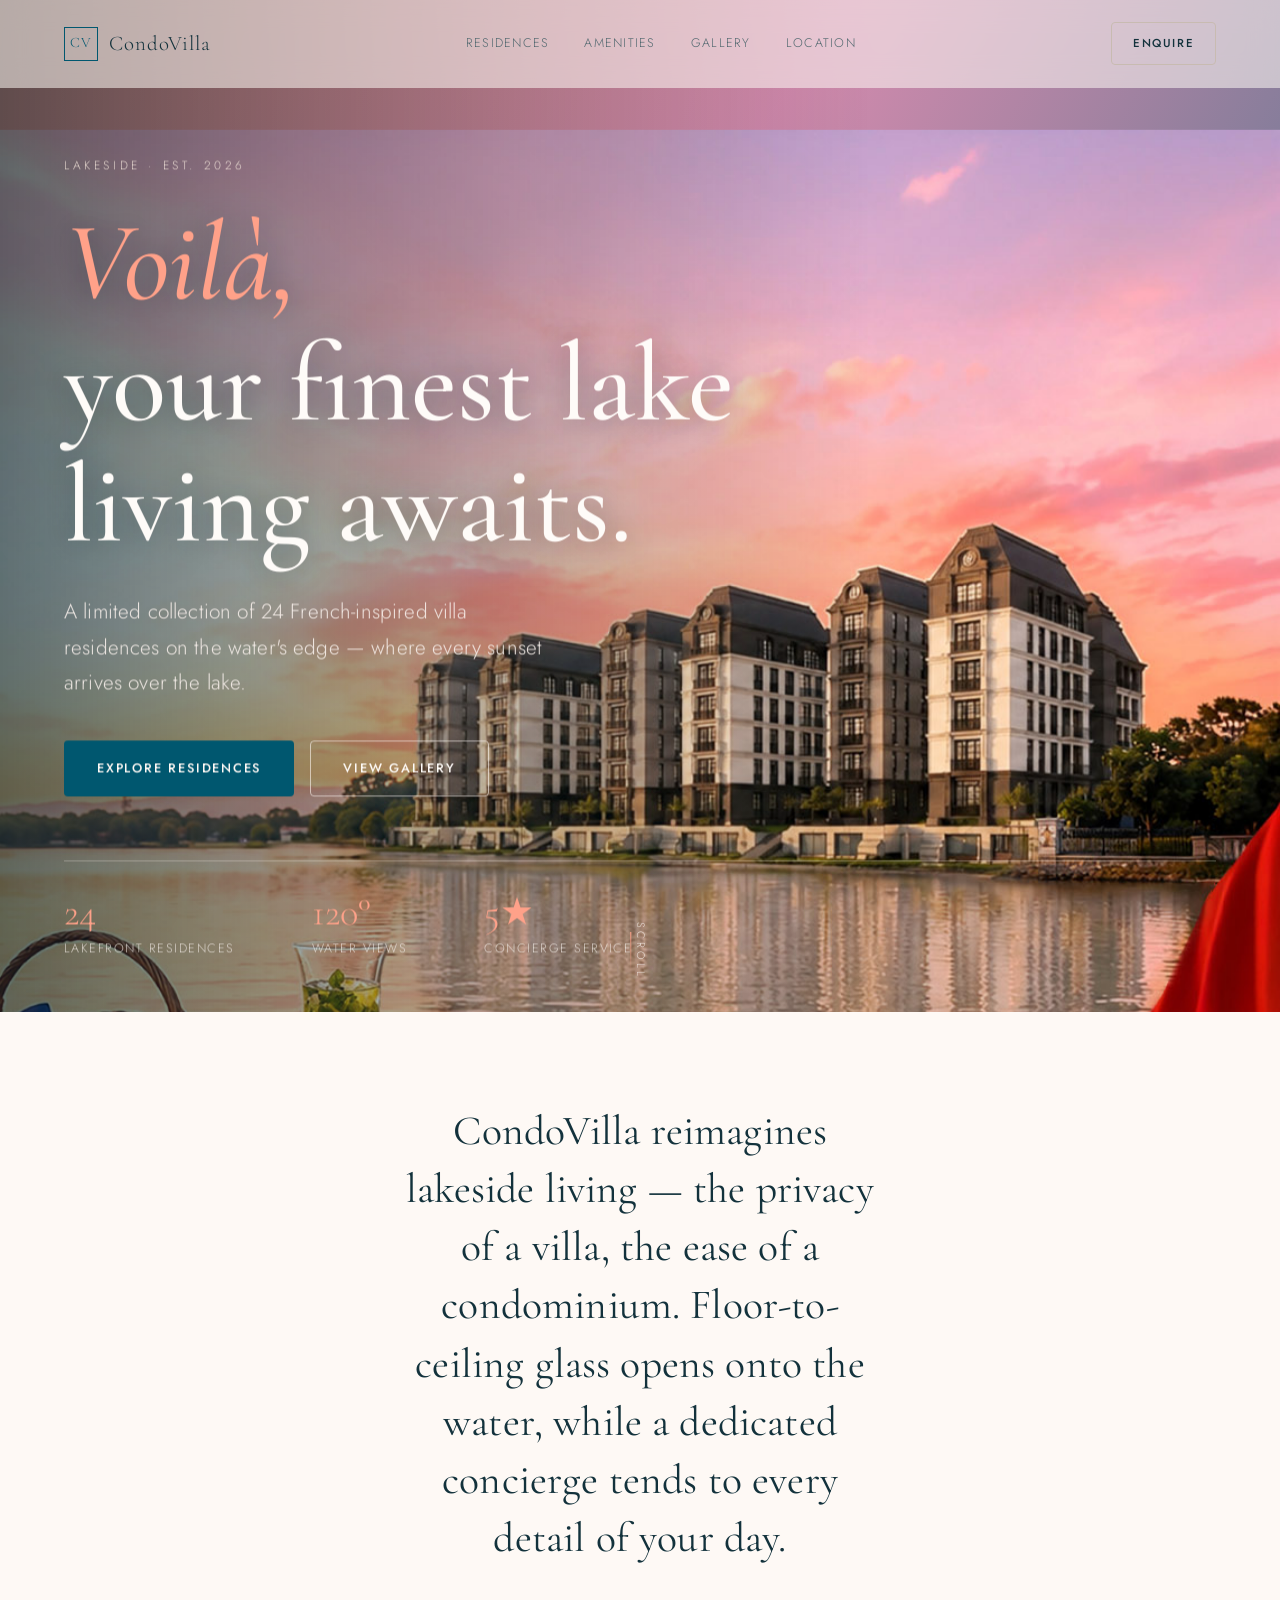
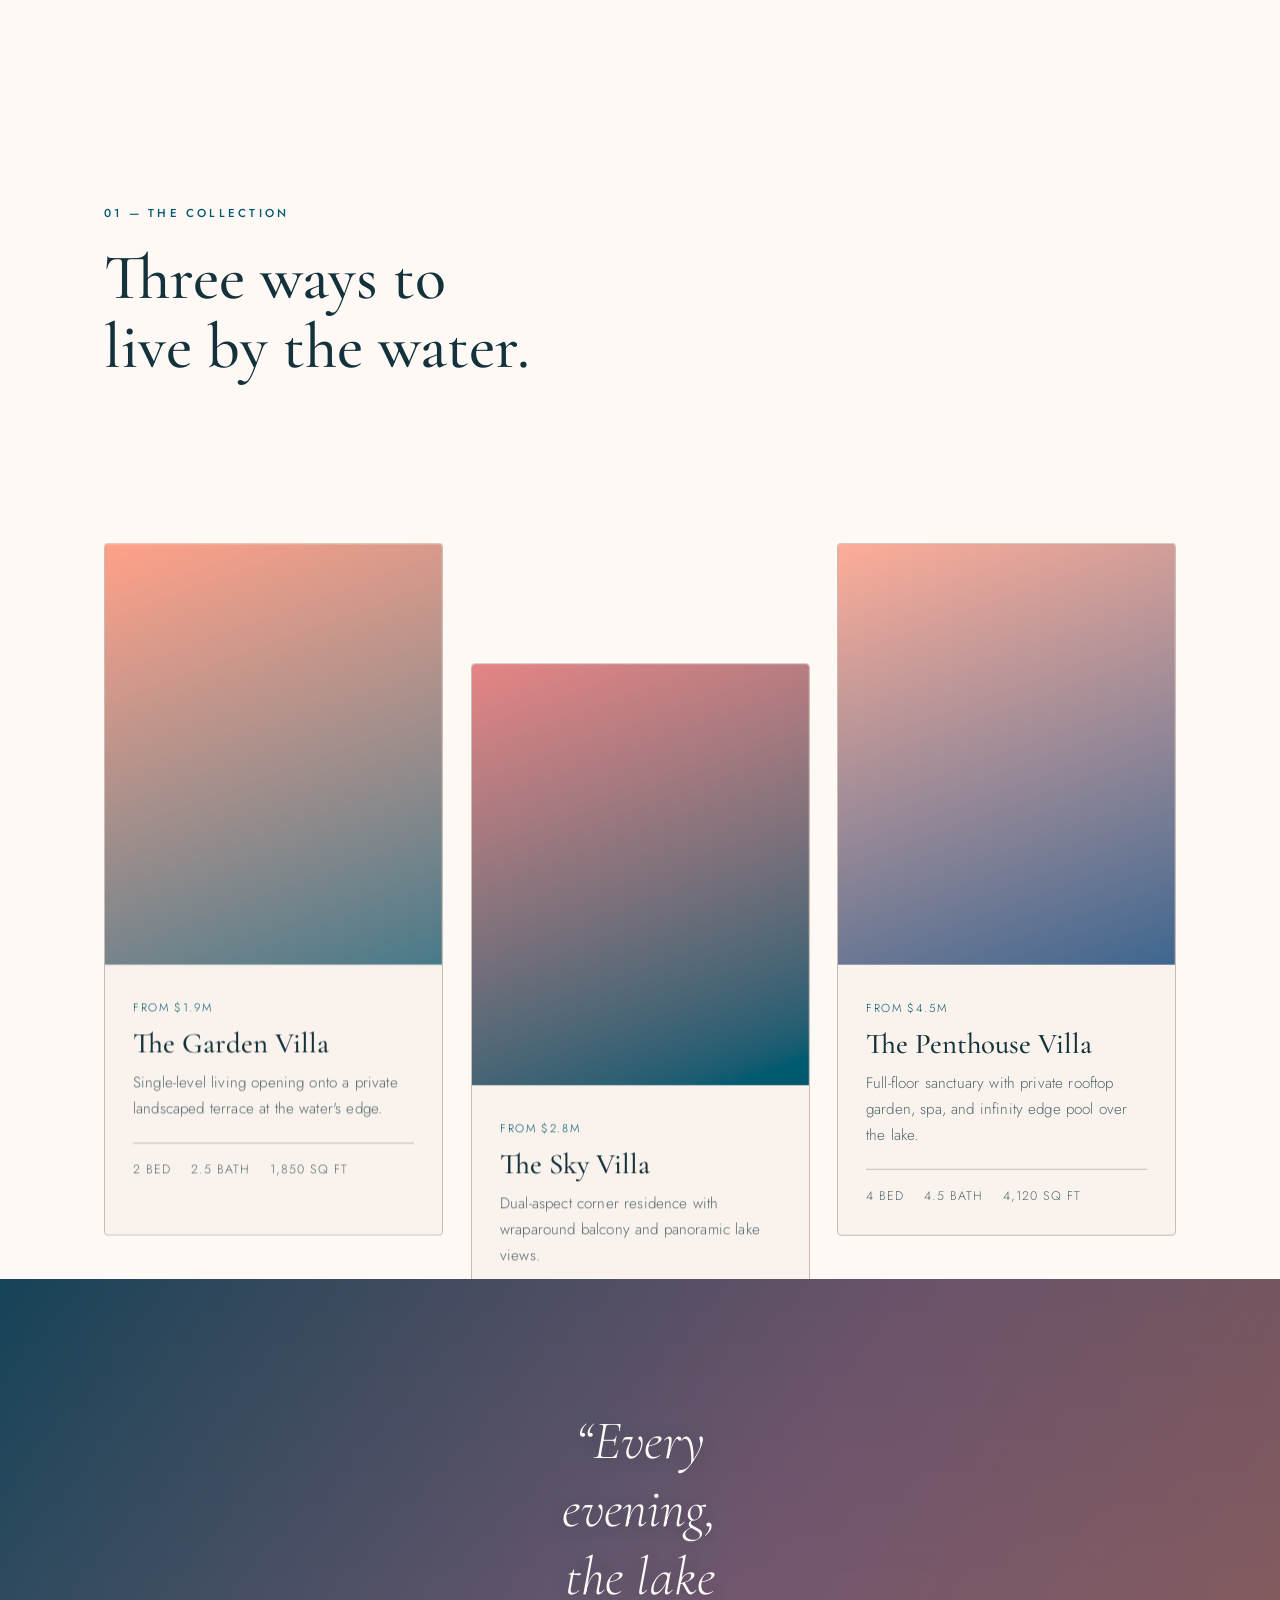
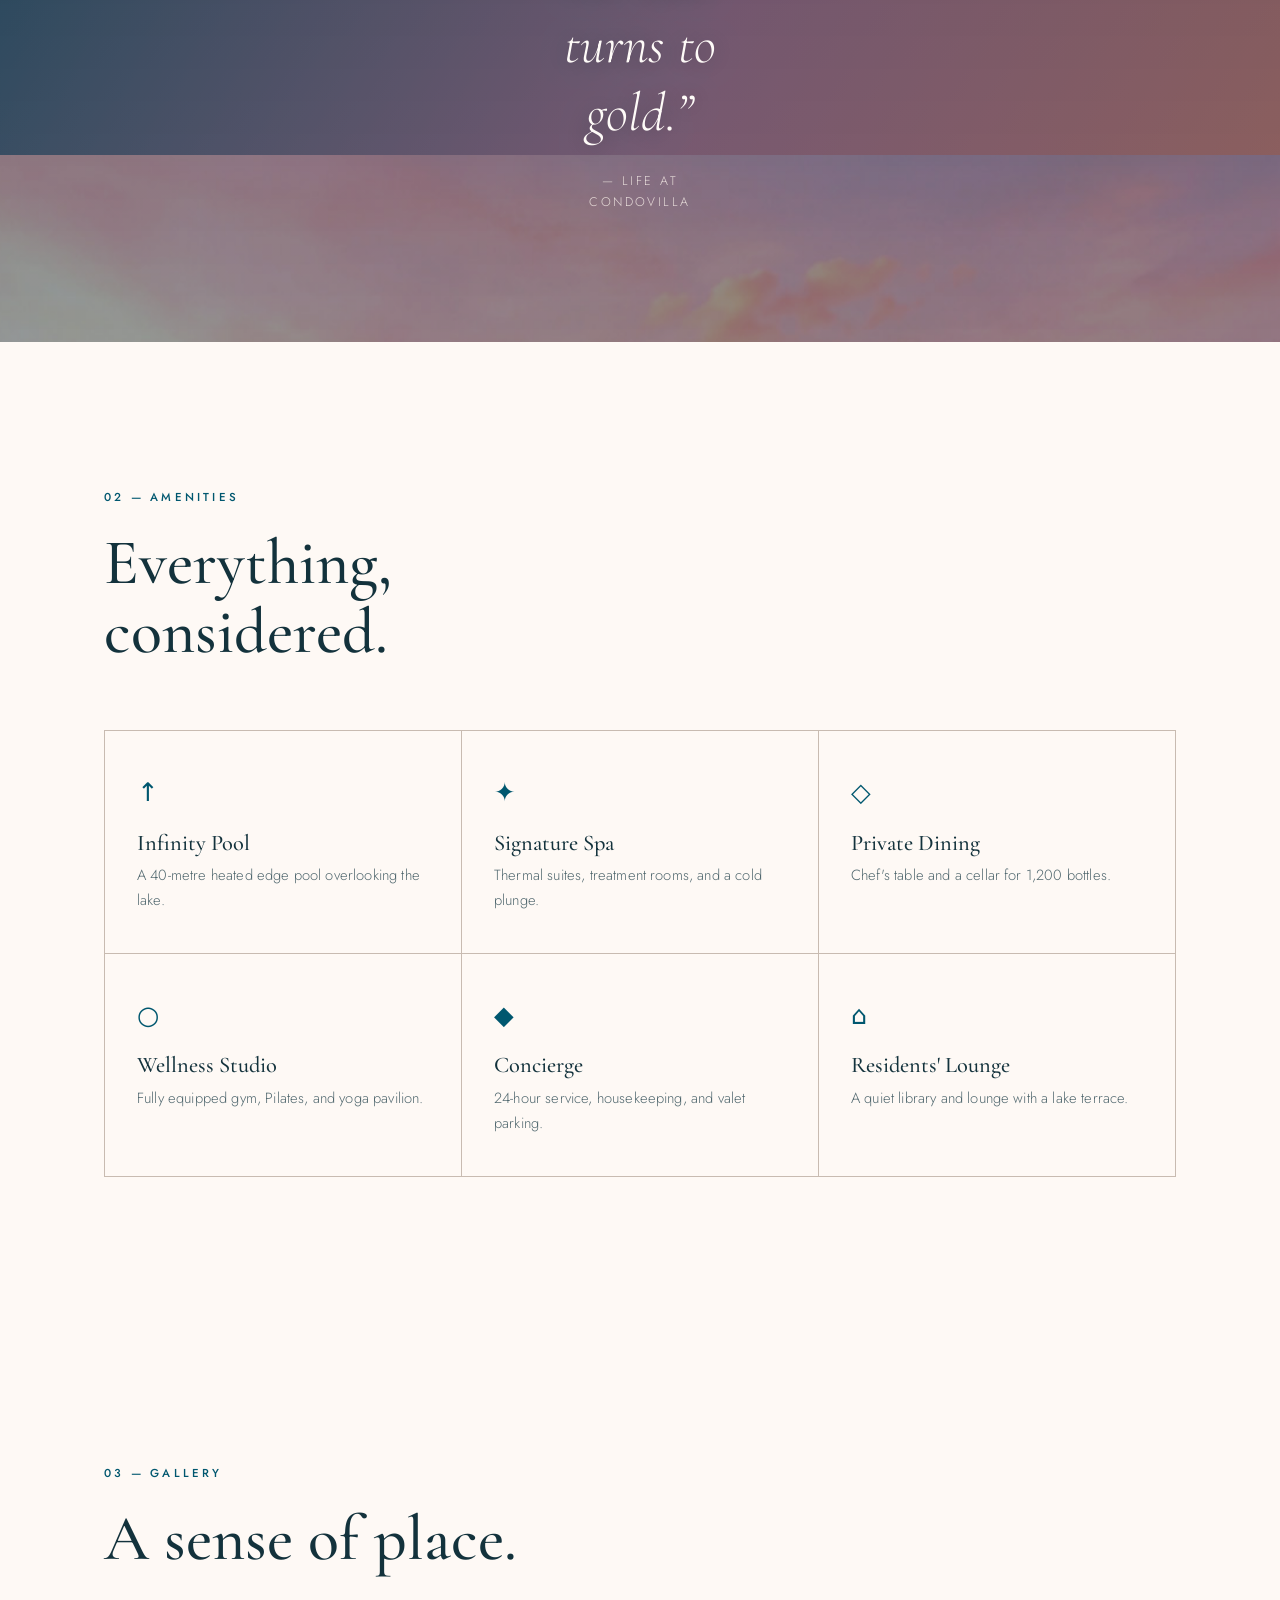
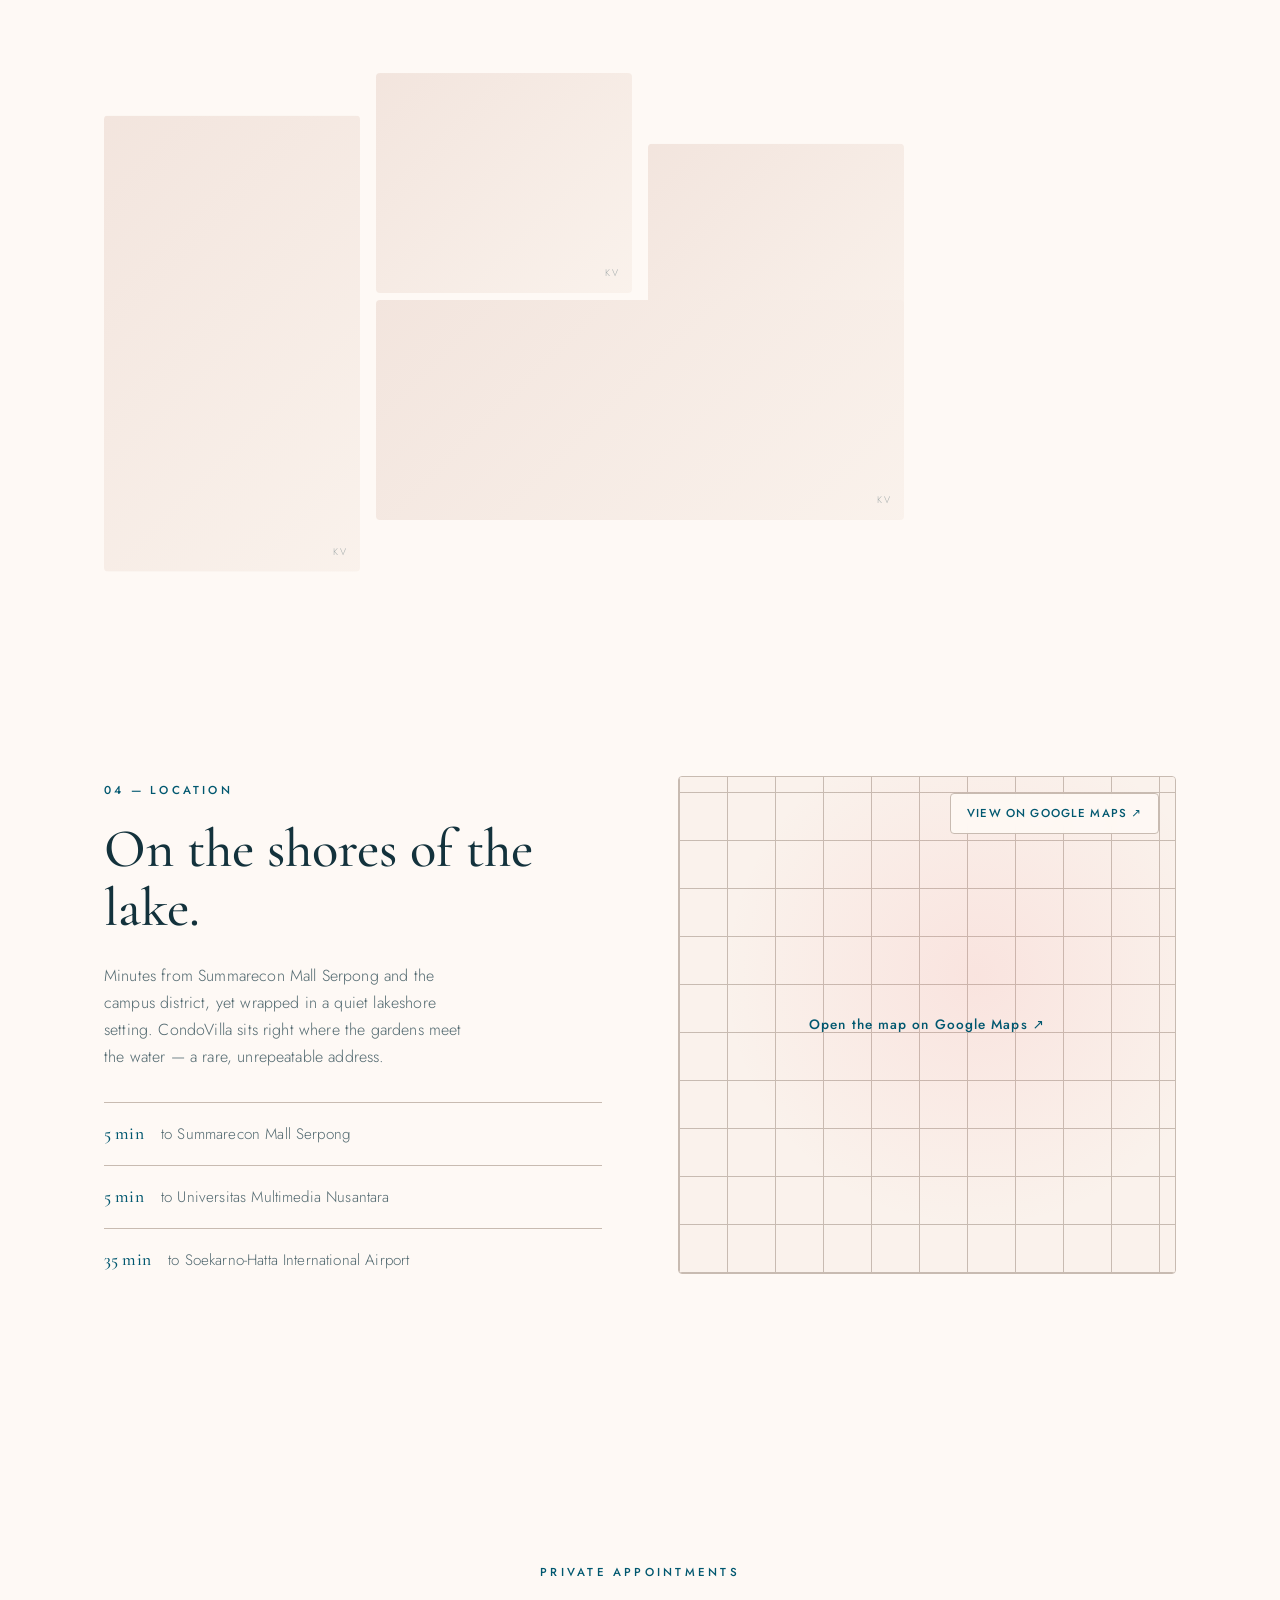
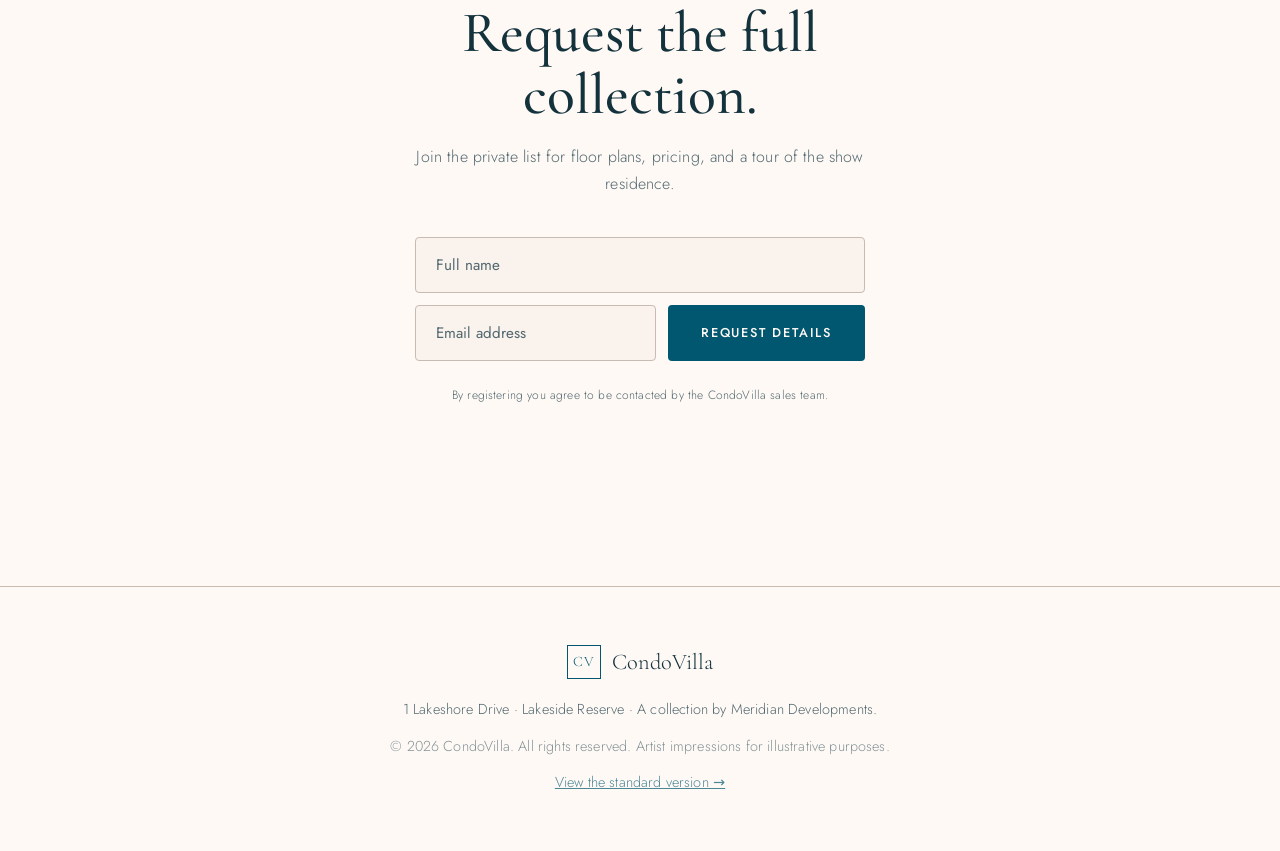
==== v2/index.html @ 311b0d41 "feat: add v2 parallax edition of the site - New v2/ version with layered scroll parallax (hero, full" ====
<!DOCTYPE html>
<html lang="en">
<head>
  <meta charset="UTF-8" />
  <meta name="viewport" content="width=device-width, initial-scale=1.0" />
  <title>CondoVilla — Voilà, Your Finest Lake Living Awaits (Parallax)</title>
  <meta name="description" content="CondoVilla — Voilà, your finest lake living awaits. A collection of French-inspired luxury lakefront villa residences with panoramic water views, private terraces, and five-star amenities." />
  <link rel="preconnect" href="https://fonts.googleapis.com" />
  <link rel="preconnect" href="https://fonts.gstatic.com" crossorigin />
  <link href="https://fonts.googleapis.com/css2?family=Cormorant+Garamond:ital,wght@0,400;0,500;0,600;1,400&family=Jost:wght@300;400;500;600&display=swap" rel="stylesheet" />
  <link rel="stylesheet" href="styles.css" />
  <script>document.documentElement.classList.add("js");</script>
</head>
<body>
  <!-- ============ NAV ============ -->
  <header class="nav" id="top">
    <a class="nav__brand" href="#top" aria-label="CondoVilla home">
      <span class="nav__mark">CV</span>
      <span class="nav__name">CondoVilla</span>
    </a>
    <nav class="nav__links" aria-label="Primary">
      <a href="#residences">Residences</a>
      <a href="#amenities">Amenities</a>
      <a href="#gallery">Gallery</a>
      <a href="#location">Location</a>
    </nav>
    <a href="#enquire" class="btn btn--ghost nav__cta">Enquire</a>
    <button class="nav__toggle" aria-label="Toggle menu" aria-expanded="false">
      <span></span><span></span>
    </button>
  </header>

  <!-- ============ HERO (parallax) ============ -->
  <section class="hero" id="hero">
    <div class="hero__bg" data-parallax="0.4" aria-hidden="true"></div>
    <div class="hero__scrim" aria-hidden="true"></div>
    <div class="hero__inner" data-parallax="-0.12">
      <p class="eyebrow reveal">Lakeside · Est. 2026</p>
      <h1 class="hero__title reveal">
        <em>Voilà,</em><br />your finest lake<br />living awaits.
      </h1>
      <p class="hero__lede reveal">
        A limited collection of 24 French-inspired villa residences on the
        water's edge — where every sunset arrives over the lake.
      </p>
      <div class="hero__actions reveal">
        <a href="#residences" class="btn btn--gold">Explore residences</a>
        <a href="#gallery" class="btn btn--line">View gallery</a>
      </div>
      <dl class="hero__stats reveal">
        <div><dt>24</dt><dd>Lakefront residences</dd></div>
        <div><dt>120°</dt><dd>Water views</dd></div>
        <div><dt>5★</dt><dd>Concierge service</dd></div>
      </dl>
    </div>
    <span class="hero__scroll" aria-hidden="true">Scroll</span>
  </section>

  <!-- ============ INTRO ============ -->
  <section class="section intro">
    <p class="intro__text reveal">
      CondoVilla reimagines lakeside living — the privacy of a villa, the
      ease of a condominium. Floor-to-ceiling glass opens onto the water,
      while a dedicated concierge tends to every detail of your day.
    </p>
  </section>

  <!-- ============ RESIDENCES ============ -->
  <section class="section" id="residences">
    <div class="section__head reveal">
      <span class="kicker">01 — The Collection</span>
      <h2>Three ways to live by the water.</h2>
    </div>
    <div class="cards">
      <article class="card reveal" data-parallax="0.06">
        <div class="card__media card__media--one"></div>
        <div class="card__body">
          <span class="card__tag">From $1.9M</span>
          <h3>The Garden Villa</h3>
          <p>Single-level living opening onto a private landscaped terrace at the water's edge.</p>
          <ul class="specs">
            <li>2 Bed</li><li>2.5 Bath</li><li>1,850 sq ft</li>
          </ul>
        </div>
      </article>
      <article class="card reveal" data-parallax="0.14">
        <div class="card__media card__media--two"></div>
        <div class="card__body">
          <span class="card__tag">From $2.8M</span>
          <h3>The Sky Villa</h3>
          <p>Dual-aspect corner residence with wraparound balcony and panoramic lake views.</p>
          <ul class="specs">
            <li>3 Bed</li><li>3.5 Bath</li><li>2,640 sq ft</li>
          </ul>
        </div>
      </article>
      <article class="card reveal" data-parallax="0.06">
        <div class="card__media card__media--three"></div>
        <div class="card__body">
          <span class="card__tag">From $4.5M</span>
          <h3>The Penthouse Villa</h3>
          <p>Full-floor sanctuary with private rooftop garden, spa, and infinity edge pool over the lake.</p>
          <ul class="specs">
            <li>4 Bed</li><li>4.5 Bath</li><li>4,120 sq ft</li>
          </ul>
        </div>
      </article>
    </div>
  </section>

  <!-- ============ PARALLAX BANNER ============ -->
  <section class="banner" aria-label="Lakeside at sunset">
    <div class="banner__bg" data-parallax="0.35" aria-hidden="true"></div>
    <div class="banner__scrim" aria-hidden="true"></div>
    <blockquote class="banner__quote reveal">
      <p>“Every evening, the lake turns to gold.”</p>
      <cite>— Life at CondoVilla</cite>
    </blockquote>
  </section>

  <!-- ============ AMENITIES ============ -->
  <section class="section amenities" id="amenities">
    <div class="section__head reveal">
      <span class="kicker">02 — Amenities</span>
      <h2>Everything, considered.</h2>
    </div>
    <div class="amenities__grid">
      <div class="amenity reveal"><span class="amenity__num">↑</span><h4>Infinity Pool</h4><p>A 40-metre heated edge pool overlooking the lake.</p></div>
      <div class="amenity reveal"><span class="amenity__num">✦</span><h4>Signature Spa</h4><p>Thermal suites, treatment rooms, and a cold plunge.</p></div>
      <div class="amenity reveal"><span class="amenity__num">◇</span><h4>Private Dining</h4><p>Chef's table and a cellar for 1,200 bottles.</p></div>
      <div class="amenity reveal"><span class="amenity__num">○</span><h4>Wellness Studio</h4><p>Fully equipped gym, Pilates, and yoga pavilion.</p></div>
      <div class="amenity reveal"><span class="amenity__num">◆</span><h4>Concierge</h4><p>24-hour service, housekeeping, and valet parking.</p></div>
      <div class="amenity reveal"><span class="amenity__num">⌂</span><h4>Residents' Lounge</h4><p>A quiet library and lounge with a lake terrace.</p></div>
    </div>
  </section>

  <!-- ============ GALLERY ============ -->
  <section class="section" id="gallery">
    <div class="section__head reveal">
      <span class="kicker">03 — Gallery</span>
      <h2>A sense of place.</h2>
    </div>
    <div class="gallery">
      <figure class="gallery__item gallery__item--tall reveal" data-parallax="0.1"></figure>
      <figure class="gallery__item reveal" data-parallax="0.04"></figure>
      <figure class="gallery__item reveal" data-parallax="0.12"></figure>
      <figure class="gallery__item gallery__item--wide reveal" data-parallax="0.04"></figure>
    </div>
  </section>

  <!-- ============ LOCATION ============ -->
  <section class="section location" id="location">
    <div class="location__text reveal">
      <span class="kicker">04 — Location</span>
      <h2>On the shores of the lake.</h2>
      <p>
        Minutes from Summarecon Mall Serpong and the campus district, yet
        wrapped in a quiet lakeshore setting. CondoVilla sits right where the
        gardens meet the water — a rare, unrepeatable address.
      </p>
      <ul class="location__list">
        <li><strong>5 min</strong> to Summarecon Mall Serpong</li>
        <li><strong>5 min</strong> to Universitas Multimedia Nusantara</li>
        <li><strong>35 min</strong> to Soekarno-Hatta International Airport</li>
      </ul>
    </div>
    <div class="location__map reveal">
      <a class="location__fallback"
         href="https://www.google.com/maps/@-6.2652871,106.6401961,19.29z"
         target="_blank" rel="noopener noreferrer">
        <span>Open the map on Google Maps ↗</span>
      </a>
      <iframe
        class="location__frame"
        title="Map showing the location of CondoVilla"
        src="https://www.openstreetmap.org/export/embed.html?bbox=106.6362%2C-6.2693%2C106.6442%2C-6.2613&layer=mapnik&marker=-6.2652871%2C106.6401961"
        referrerpolicy="no-referrer-when-downgrade"
        allow="fullscreen"></iframe>
      <a
        class="location__maplink"
        href="https://www.google.com/maps/@-6.2652871,106.6401961,19.29z"
        target="_blank"
        rel="noopener noreferrer">View on Google Maps ↗</a>
    </div>
  </section>

  <!-- ============ ENQUIRE ============ -->
  <section class="section enquire" id="enquire">
    <div class="enquire__inner reveal">
      <span class="kicker">Private Appointments</span>
      <h2>Request the full collection.</h2>
      <p>Join the private list for floor plans, pricing, and a tour of the show residence.</p>
      <form class="enquire__form" onsubmit="return false;">
        <input type="text" placeholder="Full name" aria-label="Full name" required />
        <input type="email" placeholder="Email address" aria-label="Email address" required />
        <button type="submit" class="btn btn--gold">Request details</button>
      </form>
      <p class="enquire__fine">By registering you agree to be contacted by the CondoVilla sales team.</p>
    </div>
  </section>

  <!-- ============ FOOTER ============ -->
  <footer class="footer">
    <div class="footer__brand">
      <span class="nav__mark">CV</span>
      <span>CondoVilla</span>
    </div>
    <p>1 Lakeshore Drive · Lakeside Reserve · A collection by Meridian Developments.</p>
    <p class="footer__fine">© 2026 CondoVilla. All rights reserved. Artist impressions for illustrative purposes.</p>
    <p class="footer__fine"><a href="../index.html" style="color:var(--primary);text-decoration:underline;">View the standard version →</a></p>
  </footer>

  <script src="script.js"></script>
</body>
</html>
---- v2/styles.css ----
/* ============================================================
   CondoVilla — "Lake Sunset" luxury aesthetic · PARALLAX edition
   (per Claude Code Frontend Design Toolkit direction)
   A second version of the site with layered scroll parallax.
   Palette derives in OKLCH from a lake-teal primary + sunset accents.
   ============================================================ */
:root {
  --brand-hue: 220;
  --accent-hue: 20;

  --bg:        oklch(0.985 0.008 60);
  --bg-pure:   oklch(1 0 0);
  --surface:   oklch(0.965 0.012 60);
  --surface-2: oklch(0.93 0.018 50);
  --line:      oklch(0.80 0.02 60);
  --fg:        oklch(0.30 0.04 var(--brand-hue));
  --fg-muted:  oklch(0.50 0.03 var(--brand-hue));
  --primary:   oklch(0.42 0.09 var(--brand-hue));
  --primary-deep: oklch(0.34 0.08 var(--brand-hue));
  --accent:    oklch(0.72 0.15 var(--accent-hue));
  --sunset:    oklch(0.80 0.12 35);

  --font-serif: "Cormorant Garamond", Georgia, serif;
  --font-sans:  "Jost", system-ui, sans-serif;

  --maxw: 1200px;
  --gutter: clamp(1.25rem, 5vw, 5rem);
  --radius: 4px;
  --ease: cubic-bezier(0.22, 1, 0.36, 1);
}

* { box-sizing: border-box; margin: 0; padding: 0; }

html { scroll-behavior: smooth; }

body {
  background: var(--bg);
  color: var(--fg);
  font-family: var(--font-sans);
  font-weight: 300;
  line-height: 1.7;
  letter-spacing: 0.01em;
  -webkit-font-smoothing: antialiased;
  overflow-x: hidden;
}

h1, h2, h3, h4 { font-family: var(--font-serif); font-weight: 500; line-height: 1.08; letter-spacing: 0; }
em { font-style: italic; color: var(--primary); }
a { color: inherit; text-decoration: none; }
img { display: block; max-width: 100%; }

/* ---------- shared ---------- */
.section {
  position: relative; z-index: 1;
  max-width: var(--maxw);
  margin-inline: auto;
  padding: clamp(5rem, 11vw, 9rem) var(--gutter);
  background: var(--bg);
}
.section__head { margin-bottom: clamp(2.5rem, 5vw, 4rem); }
.section__head h2 { font-size: clamp(2.2rem, 5.5vw, 4rem); max-width: 14ch; }

.kicker {
  display: inline-block;
  font-family: var(--font-sans);
  font-size: 0.72rem; font-weight: 500;
  letter-spacing: 0.28em; text-transform: uppercase;
  color: var(--primary); margin-bottom: 1.25rem;
}
.eyebrow {
  font-size: 0.75rem; letter-spacing: 0.3em; text-transform: uppercase;
  color: var(--fg-muted); margin-bottom: 1.75rem;
}

/* ---------- buttons ---------- */
.btn {
  display: inline-flex; align-items: center; justify-content: center;
  font-family: var(--font-sans); font-size: 0.8rem; font-weight: 500;
  letter-spacing: 0.14em; text-transform: uppercase;
  padding: 1rem 2rem; border-radius: var(--radius);
  border: 1px solid transparent; cursor: pointer;
  transition: all 0.4s var(--ease);
}
.btn--gold { background: var(--primary); color: oklch(0.985 0.008 60); }
.btn--gold:hover { background: var(--primary-deep); transform: translateY(-2px); }
.btn--line { border-color: var(--line); color: var(--fg); }
.btn--line:hover { border-color: var(--primary); color: var(--primary); }
.btn--ghost { padding: 0.65rem 1.3rem; border-color: var(--line); font-size: 0.72rem; }
.btn--ghost:hover { border-color: var(--primary); color: var(--primary); }

/* ---------- nav ---------- */
.nav {
  position: fixed; inset: 0 0 auto 0; z-index: 50;
  display: flex; align-items: center; justify-content: space-between;
  padding: 1.4rem var(--gutter);
  background: oklch(0.985 0.008 60 / 0.55);
  backdrop-filter: blur(14px);
  border-bottom: 1px solid transparent;
  transition: all 0.4s var(--ease);
}
.nav.is-scrolled { border-bottom-color: var(--line); background: oklch(0.985 0.008 60 / 0.9); }
.nav__brand { display: flex; align-items: center; gap: 0.7rem; }
.nav__mark {
  display: grid; place-items: center; width: 34px; height: 34px;
  border: 1px solid var(--primary); color: var(--primary);
  font-family: var(--font-serif); font-size: 0.9rem; letter-spacing: 0.05em;
}
.nav__name { font-family: var(--font-serif); font-size: 1.3rem; letter-spacing: 0.04em; }
.nav__links { display: flex; gap: 2.2rem; }
.nav__links a { font-size: 0.78rem; letter-spacing: 0.1em; text-transform: uppercase; color: var(--fg-muted); transition: color 0.3s; }
.nav__links a:hover { color: var(--primary); }
.nav__toggle { display: none; background: none; border: 0; flex-direction: column; gap: 6px; cursor: pointer; }
.nav__toggle span { width: 24px; height: 1px; background: var(--fg); display: block; }

/* ============================================================
   HERO — parallax
   The background image sits on its own layer (.hero__bg) which is
   taller than the hero and translated up as you scroll (via JS).
   ============================================================ */
.hero {
  position: relative; min-height: 100vh; overflow: hidden;
  display: flex; flex-direction: column; justify-content: center;
  padding: 9rem var(--gutter) 4rem;
  width: 100%;
  color: oklch(0.99 0.005 60);
  background: linear-gradient(120deg, oklch(0.78 0.13 30), oklch(0.72 0.1 350) 45%, oklch(0.5 0.08 230));
}
.hero__bg {
  position: absolute; top: 0; left: 0; right: 0;
  height: 130%;              /* extra height gives room to travel */
  z-index: 0;
  background: url("../kv/hero.jpg") right center / cover no-repeat;
  background-size: 168% auto;
  will-change: transform;
}
.hero__scrim {
  position: absolute; inset: 0; z-index: 1; pointer-events: none;
  background: linear-gradient(90deg,
    oklch(0.22 0.04 var(--brand-hue) / 0.62) 0%,
    oklch(0.22 0.04 var(--brand-hue) / 0.22) 42%,
    transparent 68%);
}
.hero__inner { position: relative; z-index: 2; max-width: var(--maxw); margin-inline: auto; width: 100%; will-change: transform; }
.hero__scroll { z-index: 2; }
.hero .eyebrow { color: oklch(0.95 0.02 60 / 0.85); }
.hero__title { font-size: clamp(3rem, 9vw, 7rem); margin-bottom: 1.75rem; max-width: 16ch; text-shadow: 0 2px 30px oklch(0.2 0.05 var(--brand-hue) / 0.4); }
.hero__title em { color: var(--sunset); }
.hero__lede { font-size: clamp(1.05rem, 2vw, 1.3rem); color: oklch(0.96 0.01 60 / 0.9); max-width: 42ch; margin-bottom: 2.5rem; }
.hero__actions { display: flex; flex-wrap: wrap; gap: 1rem; margin-bottom: 4rem; }
.hero__actions .btn--line { border-color: oklch(0.98 0.01 60 / 0.6); color: oklch(0.99 0.005 60); }
.hero__actions .btn--line:hover { border-color: #fff; background: oklch(1 0 0 / 0.12); color: #fff; }
.hero__stats { display: flex; gap: clamp(2rem, 6vw, 5rem); border-top: 1px solid oklch(0.98 0.01 60 / 0.3); padding-top: 2rem; }
.hero__stats dt { font-family: var(--font-serif); font-size: 2.4rem; color: var(--sunset); line-height: 1; }
.hero__stats dd { font-size: 0.78rem; letter-spacing: 0.12em; text-transform: uppercase; color: oklch(0.95 0.01 60 / 0.8); margin-top: 0.4rem; }
.hero__scroll {
  position: absolute; bottom: 2rem; left: 50%; transform: translateX(-50%);
  font-size: 0.68rem; letter-spacing: 0.3em; text-transform: uppercase; color: oklch(0.95 0.01 60 / 0.8);
  writing-mode: vertical-rl;
}
.hero__scroll::after { content: ""; display: block; width: 1px; height: 40px; margin: 0.6rem auto 0; background: linear-gradient(var(--sunset), transparent); }

/* ---------- intro ---------- */
.intro { padding-block: clamp(3rem, 7vw, 6rem); }
.intro__text {
  font-family: var(--font-serif); font-size: clamp(1.6rem, 3.6vw, 2.6rem);
  line-height: 1.4; max-width: 24ch; margin-inline: auto; text-align: center; font-weight: 400;
}

/* ---------- residence cards ---------- */
.cards { display: grid; grid-template-columns: repeat(3, 1fr); gap: 1.75rem; }
.card { border: 1px solid var(--line); border-radius: var(--radius); overflow: hidden; background: var(--surface); transition: transform 0.5s var(--ease), border-color 0.5s; will-change: transform; }
.card:hover { border-color: var(--primary); }
.card__media {
  aspect-ratio: 4 / 5; background: var(--surface-2);
  background-size: cover; background-position: center;
}
.card__media--one   { background-image: linear-gradient(160deg, var(--sunset), oklch(0.55 0.06 220)); }
.card__media--two   { background-image: linear-gradient(160deg, oklch(0.72 0.12 20), oklch(0.42 0.09 220)); }
.card__media--three { background-image: linear-gradient(160deg, oklch(0.82 0.1 35),  oklch(0.5 0.08 250)); }
.card__body { padding: 1.75rem; }
.card__tag { font-size: 0.72rem; letter-spacing: 0.14em; text-transform: uppercase; color: var(--primary); }
.card__body h3 { font-size: 1.8rem; margin: 0.5rem 0 0.75rem; }
.card__body p { color: var(--fg-muted); font-size: 0.95rem; margin-bottom: 1.25rem; }
.specs { list-style: none; display: flex; gap: 1.25rem; border-top: 1px solid var(--line); padding-top: 1rem; }
.specs li { font-size: 0.78rem; letter-spacing: 0.08em; color: var(--fg-muted); text-transform: uppercase; }

/* ============================================================
   PARALLAX BANNER — full-bleed image that drifts under a quote
   ============================================================ */
.banner {
  position: relative; z-index: 1;
  min-height: 70vh; overflow: hidden;
  display: grid; place-items: center;
  padding: clamp(4rem, 10vw, 8rem) var(--gutter);
  text-align: center;
  background: linear-gradient(120deg, oklch(0.5 0.08 230), oklch(0.72 0.1 350) 55%, oklch(0.78 0.13 30));
}
.banner__bg {
  position: absolute; top: 0; left: 0; right: 0; height: 150%; z-index: 0;
  /* Anchor right + zoom so the baked-in "Voilà" text (left of the KV)
     stays out of frame, matching the hero treatment. */
  background: url("../kv/hero.jpg") right center / cover no-repeat;
  background-size: 175% auto;
  will-change: transform;
}
.banner__scrim {
  position: absolute; inset: 0; z-index: 1; pointer-events: none;
  background: linear-gradient(oklch(0.2 0.05 var(--brand-hue) / 0.5), oklch(0.2 0.05 var(--brand-hue) / 0.42));
}
.banner__quote { position: relative; z-index: 2; max-width: 20ch; color: oklch(0.99 0.005 60); }
.banner__quote p { font-family: var(--font-serif); font-style: italic; font-size: clamp(1.8rem, 5vw, 3.4rem); line-height: 1.25; text-shadow: 0 2px 24px oklch(0.2 0.05 var(--brand-hue) / 0.5); }
.banner__quote cite { display: block; margin-top: 1.5rem; font-style: normal; font-size: 0.78rem; letter-spacing: 0.2em; text-transform: uppercase; color: oklch(0.95 0.01 60 / 0.85); }

/* ---------- amenities ---------- */
.amenities__grid { display: grid; grid-template-columns: repeat(3, 1fr); gap: 1px; background: var(--line); border: 1px solid var(--line); }
.amenity { background: var(--bg); padding: 2.5rem 2rem; transition: background 0.4s; }
.amenity:hover { background: var(--surface); }
.amenity__num { font-size: 1.6rem; color: var(--primary); display: block; margin-bottom: 1rem; }
.amenity h4 { font-size: 1.4rem; margin-bottom: 0.5rem; }
.amenity p { color: var(--fg-muted); font-size: 0.92rem; }

/* ---------- gallery ---------- */
.gallery { display: grid; grid-template-columns: repeat(4, 1fr); grid-auto-rows: 220px; gap: 1rem; }
.gallery__item {
  border-radius: var(--radius); background: var(--surface-2);
  background-size: cover; background-position: center;
  background-image: linear-gradient(135deg, var(--surface-2), var(--surface));
  position: relative; overflow: hidden; will-change: transform;
}
.gallery__item::after {
  content: "KV"; position: absolute; inset: auto 0 0 auto; margin: 0.75rem;
  font-size: 0.6rem; letter-spacing: 0.2em; color: var(--fg-muted); opacity: 0.5;
}
.gallery__item--tall { grid-row: span 2; }
.gallery__item--wide { grid-column: span 2; }

/* ---------- location ---------- */
.location { display: grid; grid-template-columns: 1fr 1fr; gap: clamp(2rem, 6vw, 5rem); align-items: center; }
.location__text h2 { font-size: clamp(2rem, 5vw, 3.4rem); margin-bottom: 1.5rem; }
.location__text p { color: var(--fg-muted); max-width: 42ch; margin-bottom: 2rem; }
.location__list { list-style: none; display: grid; gap: 1rem; }
.location__list li { border-top: 1px solid var(--line); padding-top: 1rem; color: var(--fg-muted); font-size: 0.95rem; }
.location__list strong { color: var(--primary); font-weight: 500; margin-right: 0.75rem; font-family: var(--font-serif); font-size: 1.1rem; }
.location__map {
  position: relative; aspect-ratio: 1; border: 1px solid var(--line); border-radius: var(--radius);
  overflow: hidden; background: var(--surface);
}
.location__frame { position: relative; z-index: 1; width: 100%; height: 100%; border: 0; display: block; filter: saturate(0.92); }
.location__fallback {
  position: absolute; inset: 0; z-index: 0; display: grid; place-items: center;
  text-align: center; padding: 1.5rem;
  color: var(--primary); font-size: 0.85rem; font-weight: 500; letter-spacing: 0.08em;
  background:
    radial-gradient(circle at 60% 40%, oklch(0.72 0.15 20 / 0.12), transparent 60%),
    repeating-linear-gradient(0deg, var(--line) 0 1px, transparent 1px 48px),
    repeating-linear-gradient(90deg, var(--line) 0 1px, transparent 1px 48px),
    var(--surface);
}
.location__fallback:hover span { text-decoration: underline; }
.location__maplink {
  position: absolute; right: 1rem; top: 1rem; z-index: 2;
  display: inline-flex; align-items: center; gap: 0.35rem;
  background: oklch(0.985 0.008 60 / 0.92); backdrop-filter: blur(6px);
  color: var(--primary); font-size: 0.72rem; font-weight: 500;
  letter-spacing: 0.1em; text-transform: uppercase;
  padding: 0.6rem 1rem; border: 1px solid var(--line); border-radius: var(--radius);
  transition: all 0.3s var(--ease);
}
.location__maplink:hover { background: var(--primary); color: oklch(0.985 0.008 60); border-color: var(--primary); }

/* ---------- enquire ---------- */
.enquire { text-align: center; }
.enquire__inner { max-width: 50ch; margin-inline: auto; }
.enquire h2 { font-size: clamp(2.2rem, 5vw, 3.6rem); margin-bottom: 1rem; }
.enquire > .enquire__inner > p { color: var(--fg-muted); margin-bottom: 2.5rem; }
.enquire__form { display: flex; flex-wrap: wrap; gap: 0.75rem; justify-content: center; }
.enquire__form input {
  flex: 1 1 220px; background: var(--surface); border: 1px solid var(--line);
  border-radius: var(--radius); color: var(--fg); padding: 1rem 1.25rem;
  font-family: var(--font-sans); font-size: 0.95rem; transition: border-color 0.3s;
}
.enquire__form input::placeholder { color: var(--fg-muted); }
.enquire__form input:focus { outline: none; border-color: var(--primary); }
.enquire__fine { font-size: 0.75rem; color: var(--fg-muted); margin-top: 1.5rem; }

/* ---------- footer ---------- */
.footer { position: relative; z-index: 1; background: var(--bg); border-top: 1px solid var(--line); padding: 3.5rem var(--gutter); text-align: center; color: var(--fg-muted); }
.footer__brand { display: inline-flex; align-items: center; gap: 0.7rem; font-family: var(--font-serif); font-size: 1.4rem; color: var(--fg); margin-bottom: 1rem; }
.footer p { font-size: 0.9rem; }
.footer__fine { font-size: 0.78rem; opacity: 0.7; margin-top: 0.75rem; }

/* ---------- reveal animation ---------- */
.js .reveal { opacity: 0; transform: translateY(24px); transition: opacity 0.9s var(--ease), transform 0.9s var(--ease); }
.js .reveal.is-in { opacity: 1; transform: none; }

/* Reduced motion: disable parallax + reveal transforms */
@media (prefers-reduced-motion: reduce) {
  * { animation: none !important; transition: none !important; }
  .reveal { opacity: 1; transform: none; }
  html { scroll-behavior: auto; }
  [data-parallax] { transform: none !important; }
}

/* ---------- responsive ---------- */
@media (max-width: 860px) {
  .nav__links, .nav__cta { display: none; }
  .nav__toggle { display: flex; }
  .nav__links.is-open { display: flex; position: fixed; inset: 70px 0 auto 0; flex-direction: column; gap: 1.5rem; padding: 2rem var(--gutter); background: var(--bg-pure); border-bottom: 1px solid var(--line); }
  .cards, .amenities__grid { grid-template-columns: 1fr; }
  .gallery { grid-template-columns: repeat(2, 1fr); }
  .gallery__item--wide { grid-column: span 2; }
  .location { grid-template-columns: 1fr; }
  /* Soften parallax travel on small screens */
  .hero__bg, .banner__bg { height: 120%; }
}
@media (max-width: 520px) {
  .hero__stats { flex-wrap: wrap; gap: 1.5rem; }
  .hero__stats dt { font-size: 1.9rem; }
}
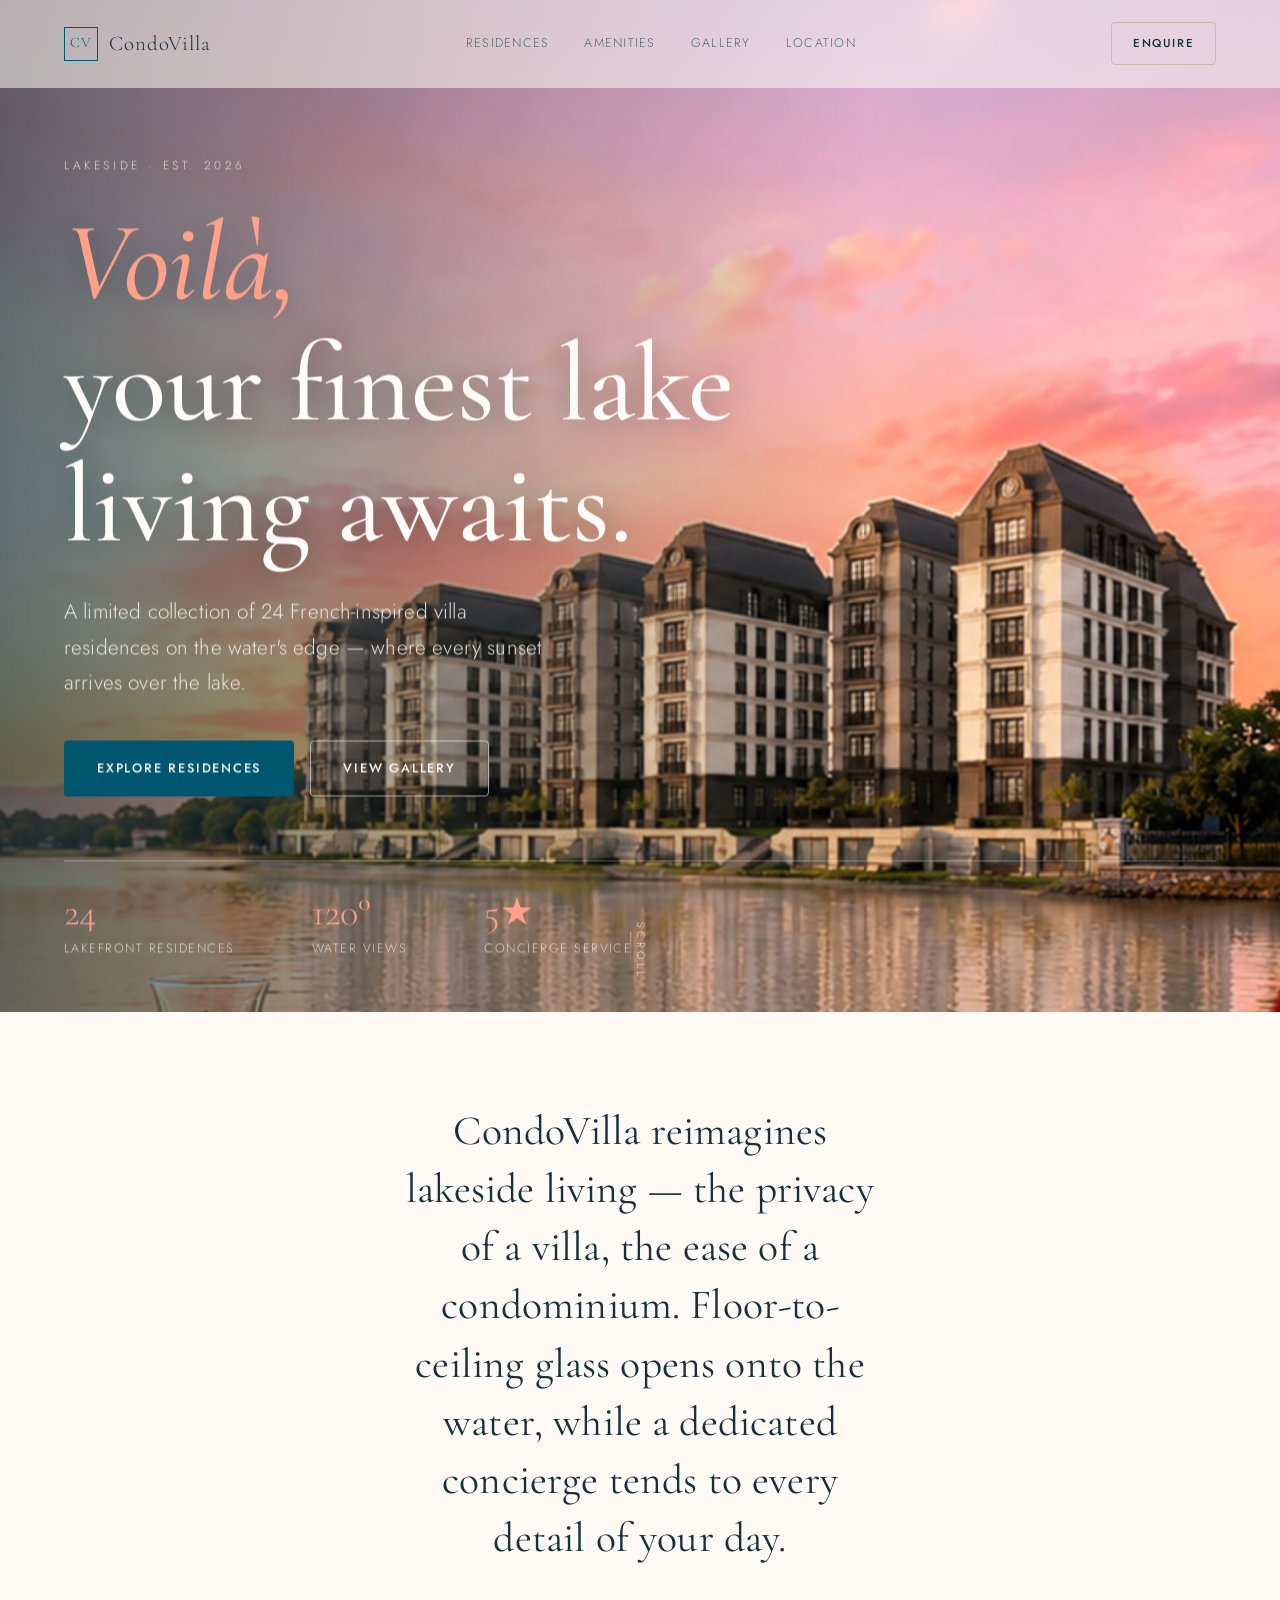
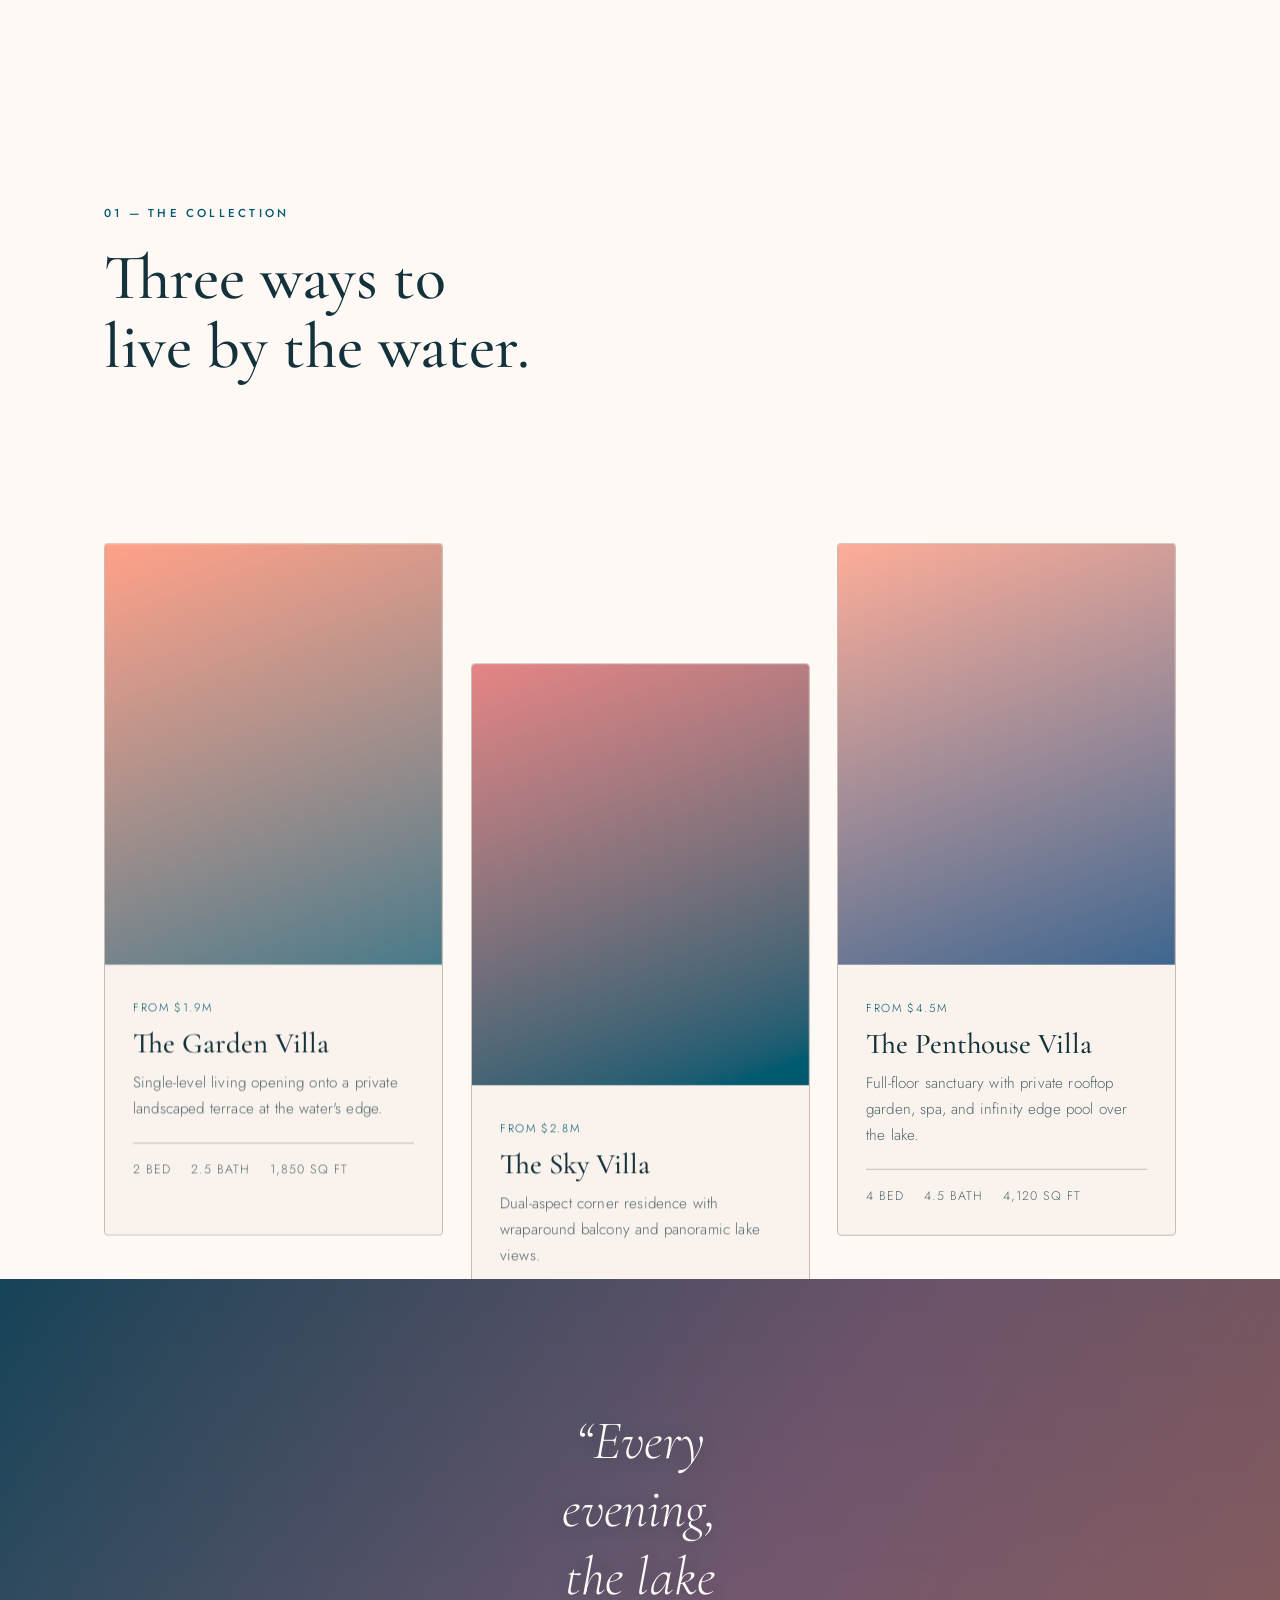
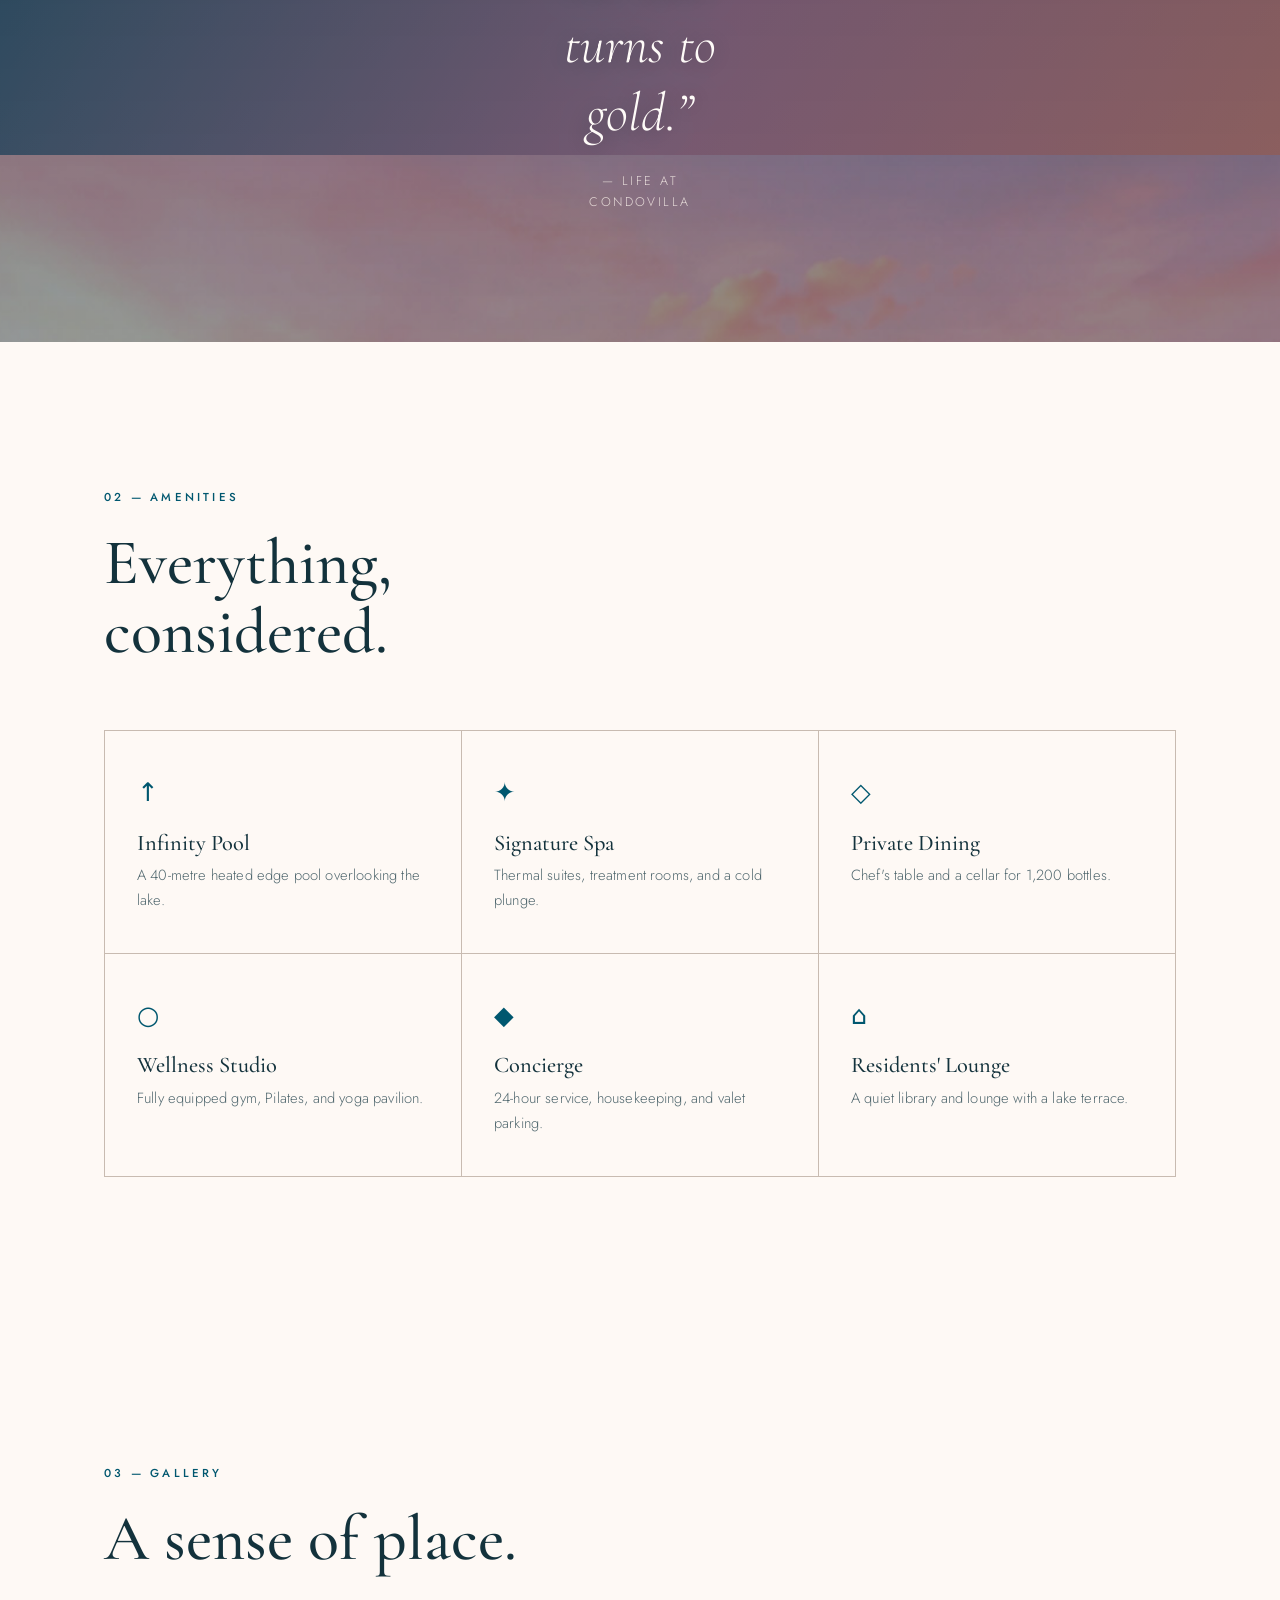
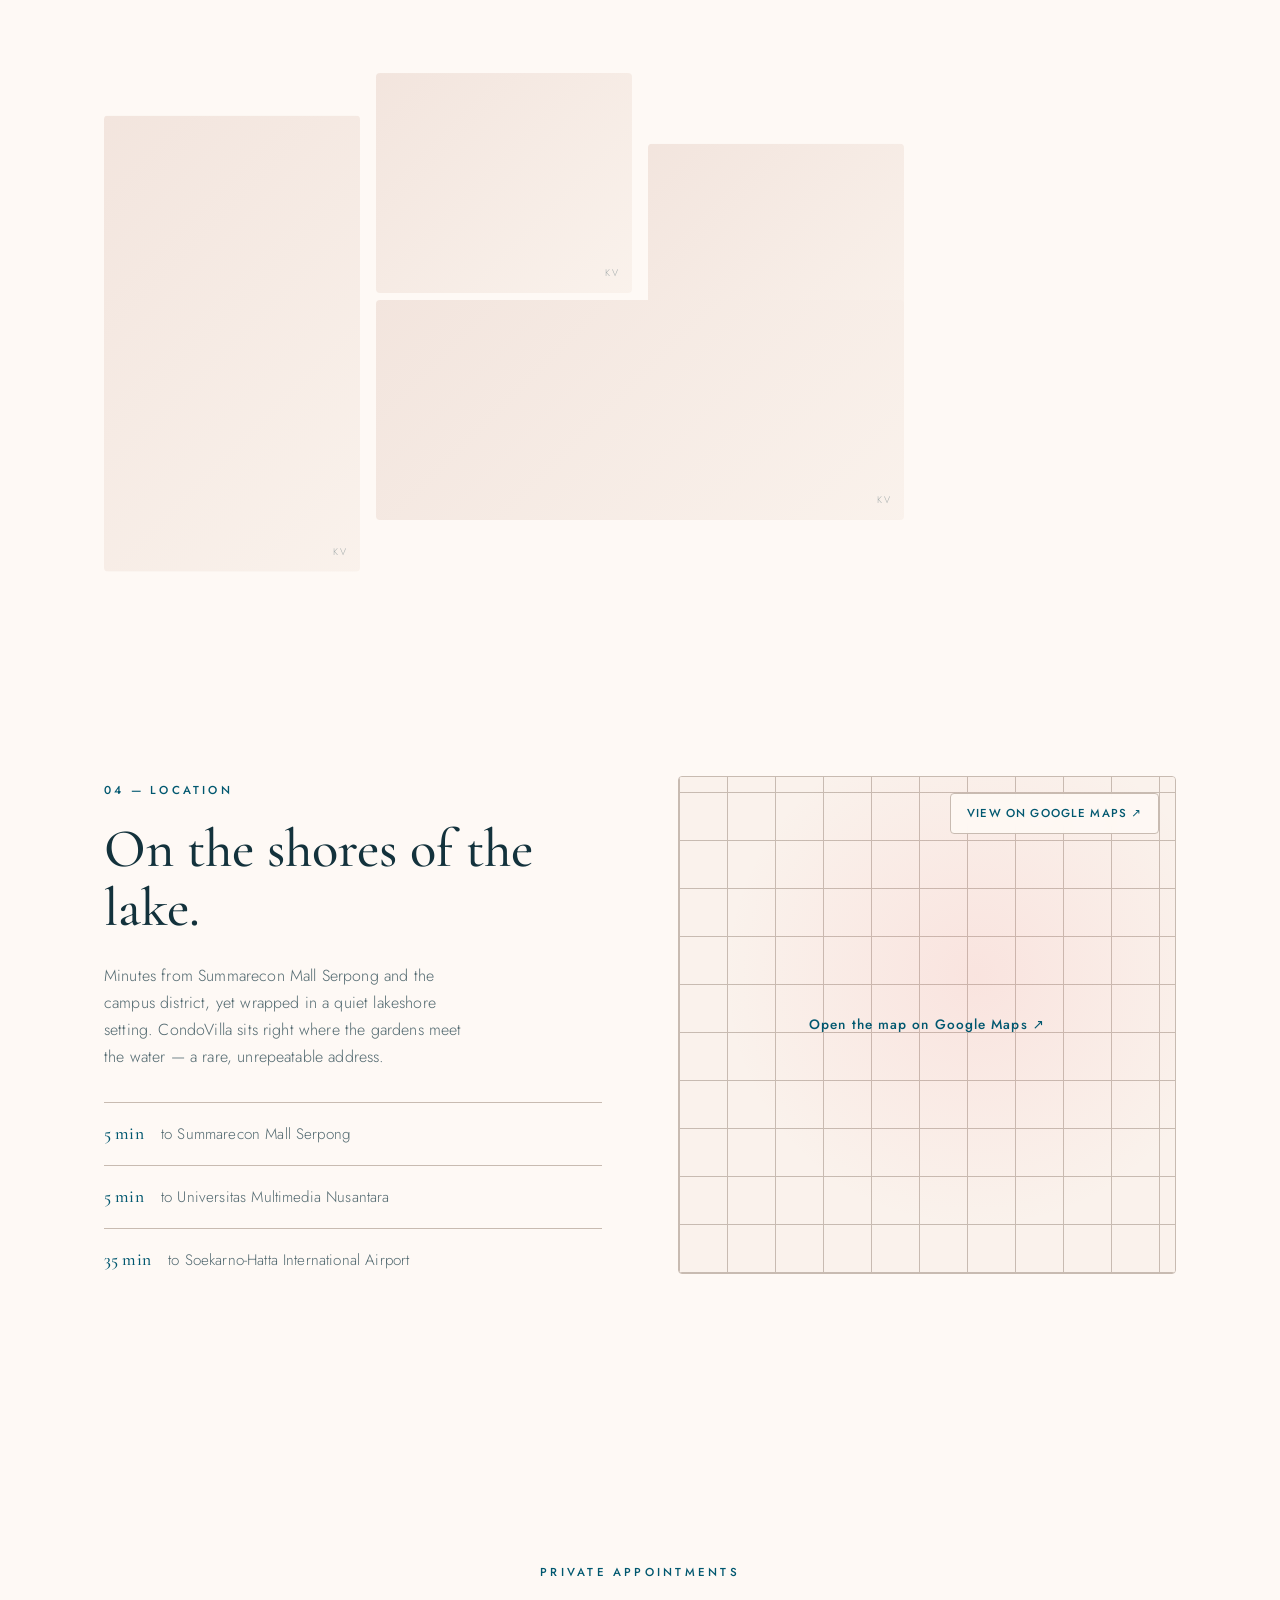
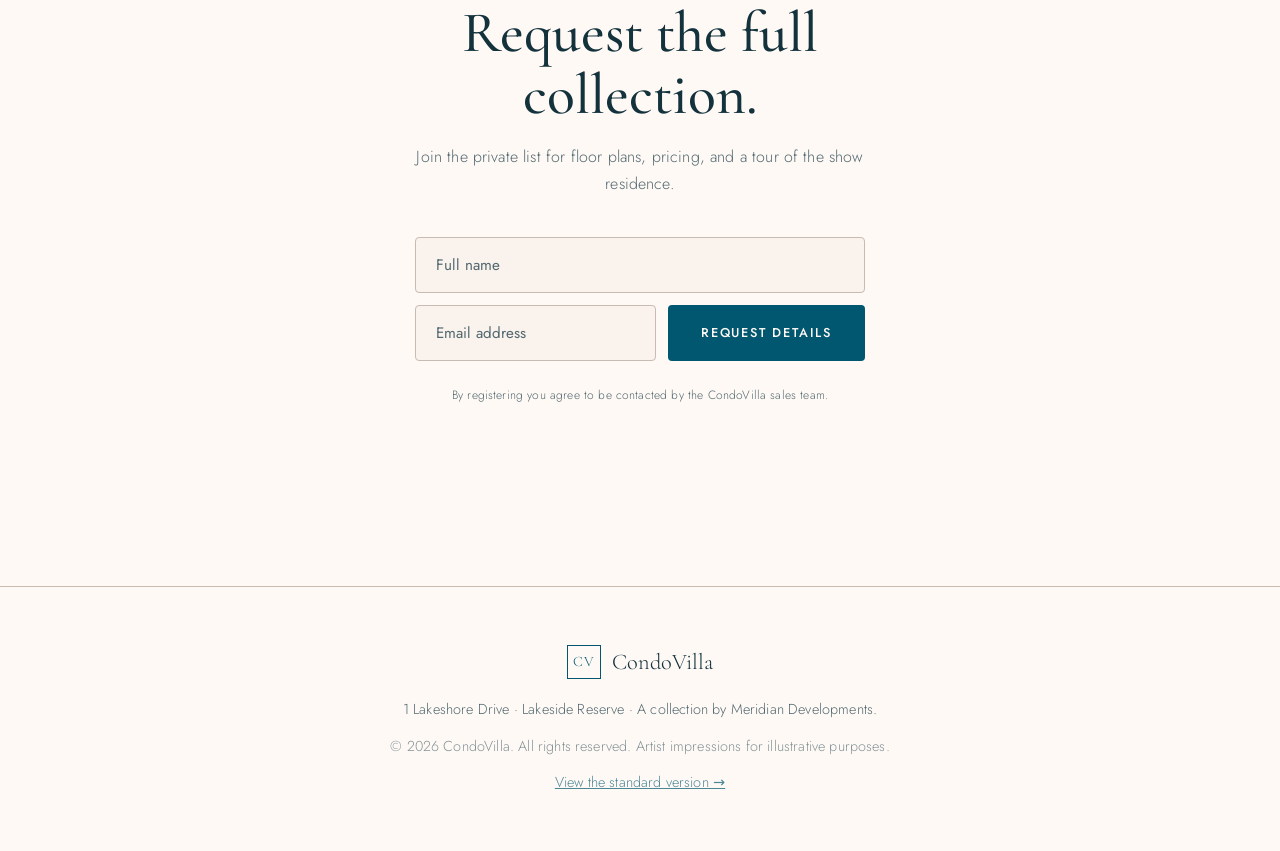
==== commit e22f1de5: "feat(v2): scroll-driven zoom on the hero banner Hero background now starts zoomed in (scale 1.18) an" ====
--- a/v2/index.html
+++ b/v2/index.html
@@ -32,7 +32,7 @@
 
   <!-- ============ HERO (parallax) ============ -->
   <section class="hero" id="hero">
-    <div class="hero__bg" data-parallax="0.4" aria-hidden="true"></div>
+    <div class="hero__bg" data-parallax="0.4" data-zoom="1.18" aria-hidden="true"></div>
     <div class="hero__scrim" aria-hidden="true"></div>
     <div class="hero__inner" data-parallax="-0.12">
       <p class="eyebrow reveal">Lakeside · Est. 2026</p>
--- a/v2/styles.css
+++ b/v2/styles.css
@@ -126,11 +126,13 @@
   background: linear-gradient(120deg, oklch(0.78 0.13 30), oklch(0.72 0.1 350) 45%, oklch(0.5 0.08 230));
 }
 .hero__bg {
-  position: absolute; top: 0; left: 0; right: 0;
-  height: 130%;              /* extra height gives room to travel */
+  position: absolute; top: -8%; left: -4%; right: -4%;
+  width: 108%;
+  height: 140%;              /* extra size gives room to travel + zoom */
   z-index: 0;
   background: url("../kv/hero.jpg") right center / cover no-repeat;
   background-size: 168% auto;
+  transform-origin: 70% 50%; /* zoom focus sits over the residences */
   will-change: transform;
 }
 .hero__scrim {
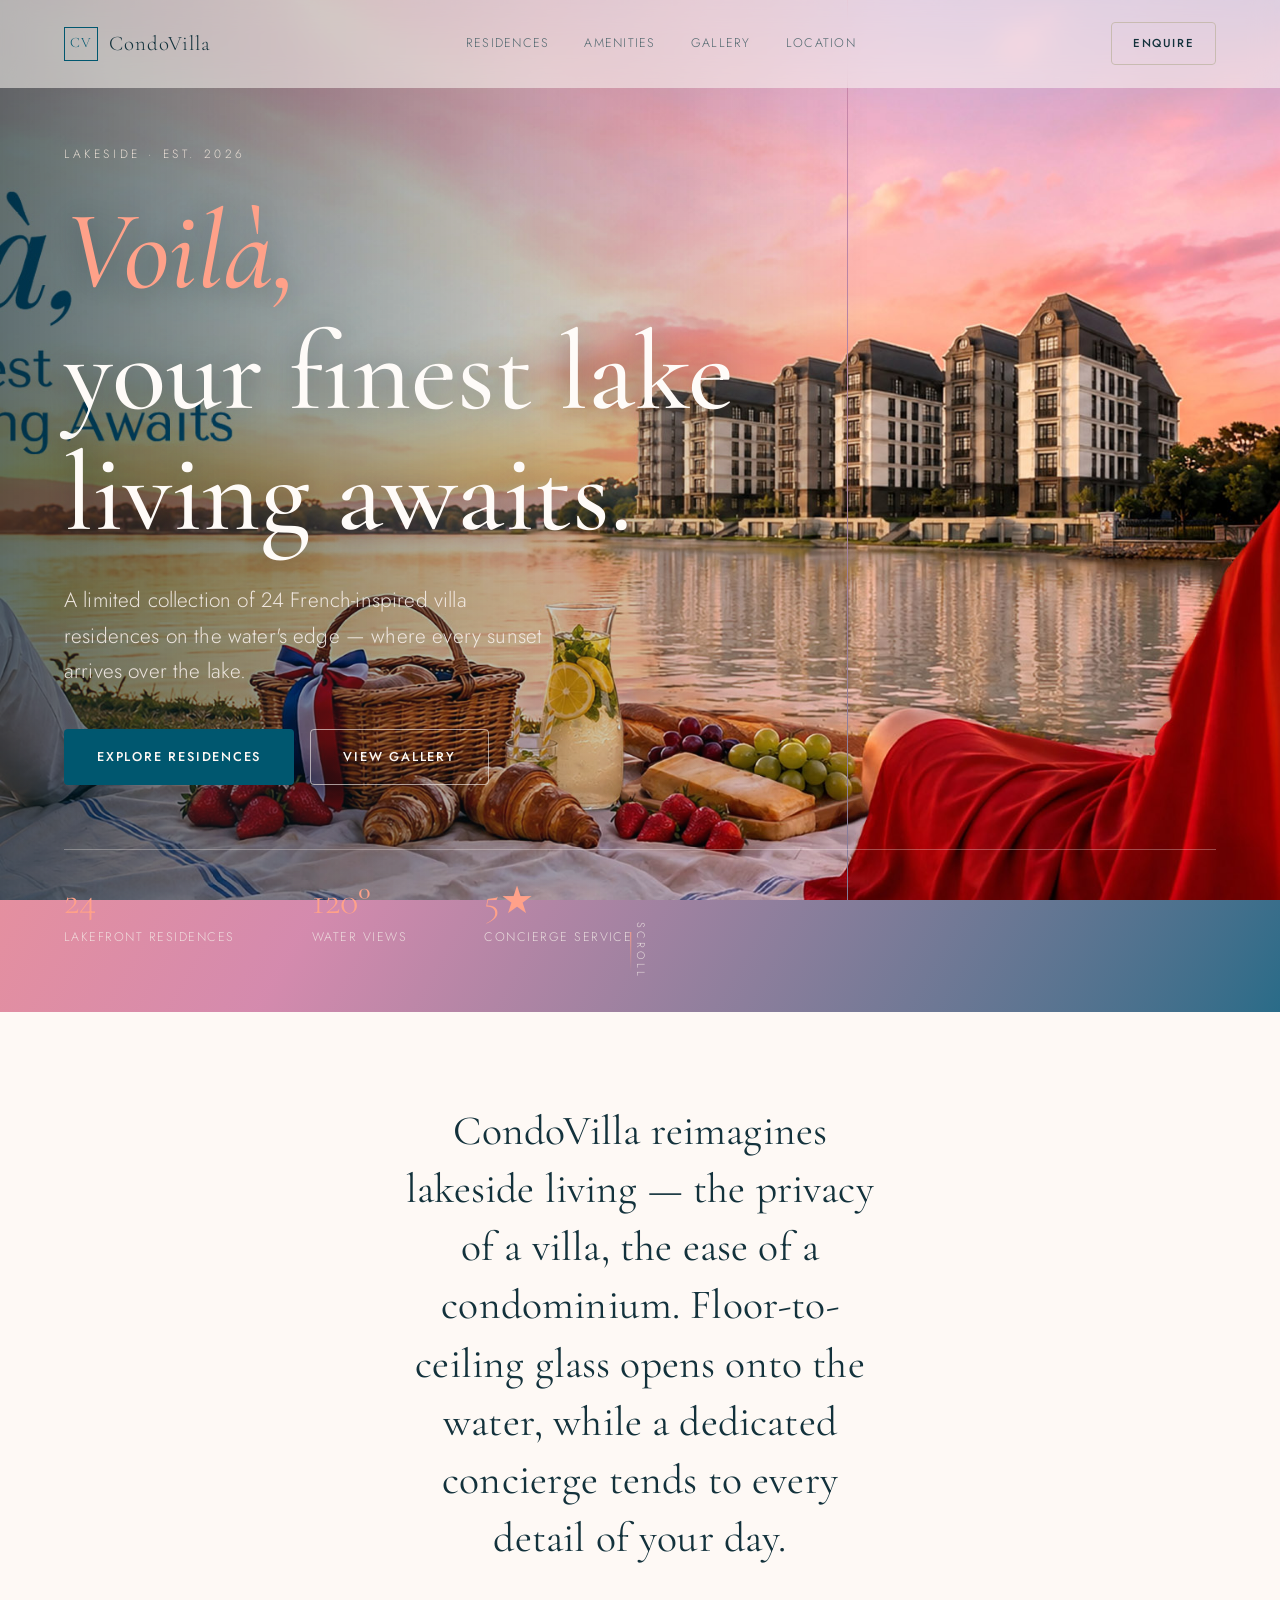
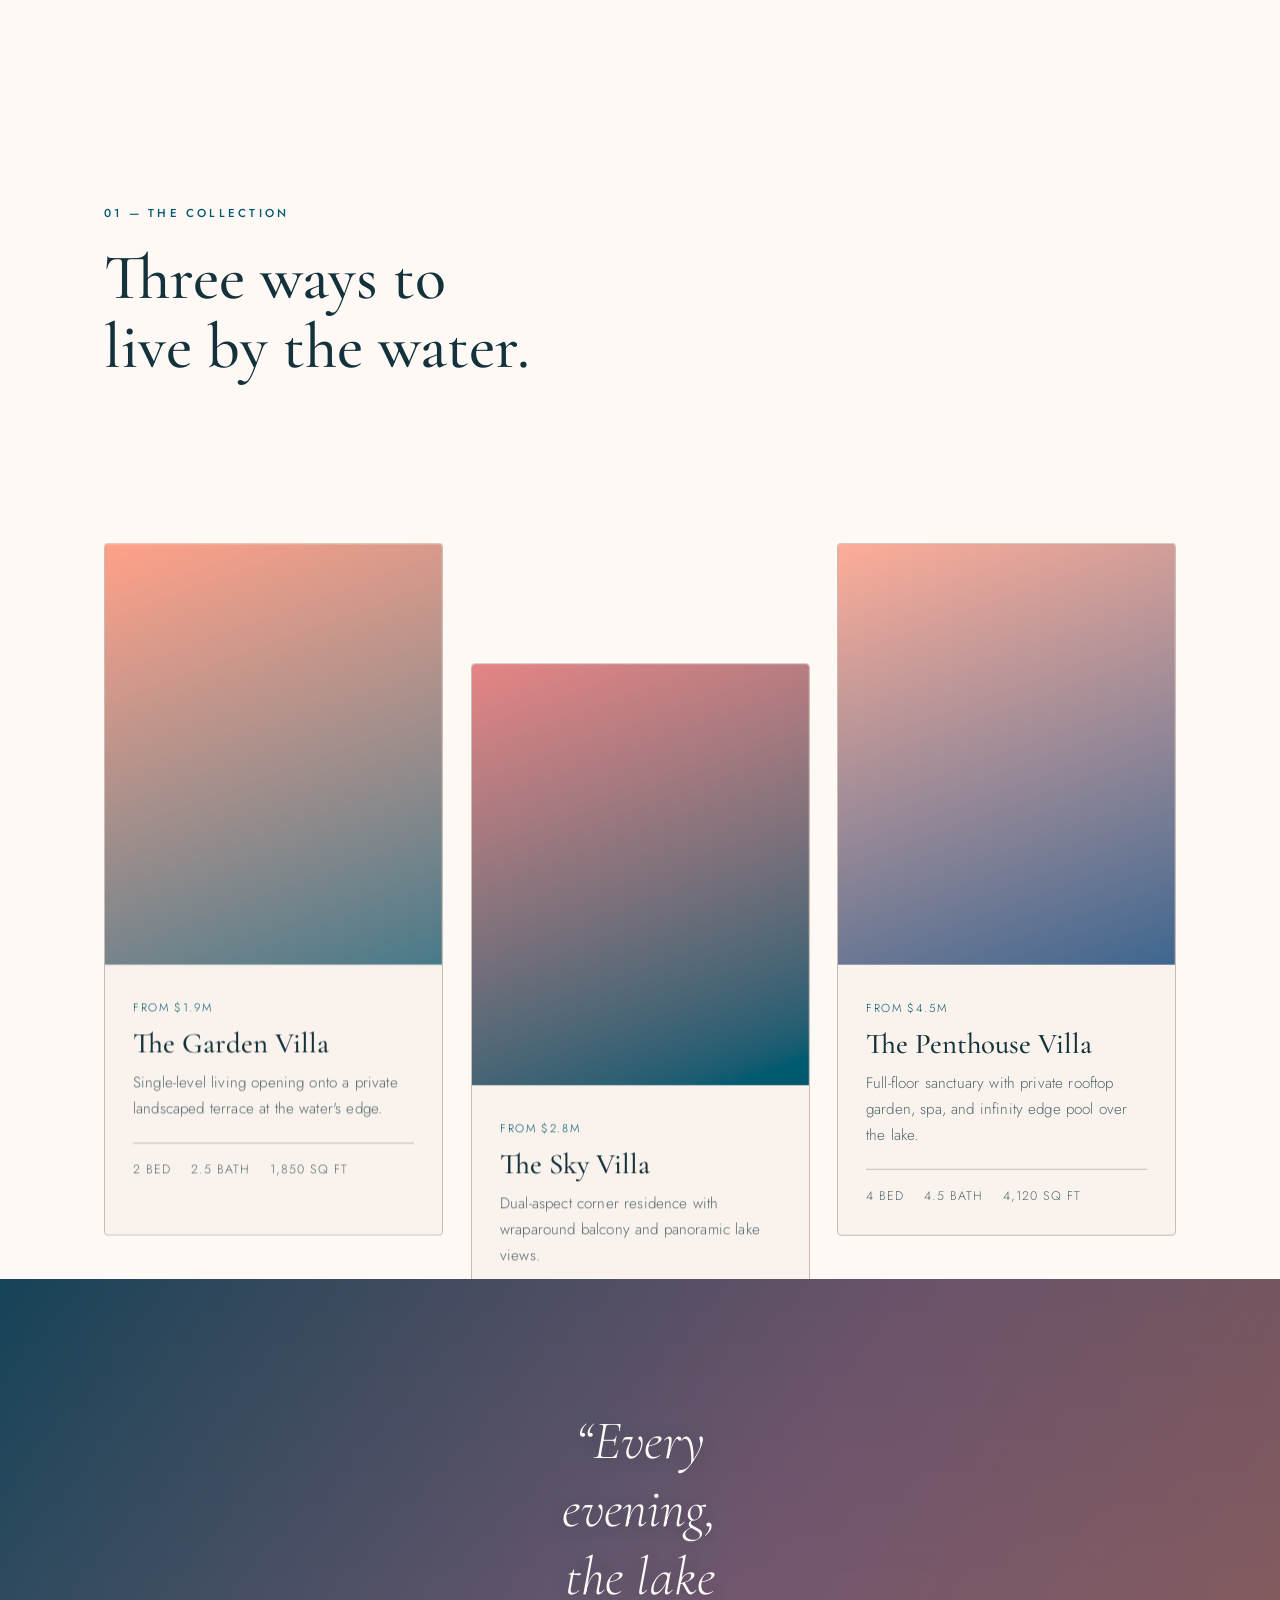
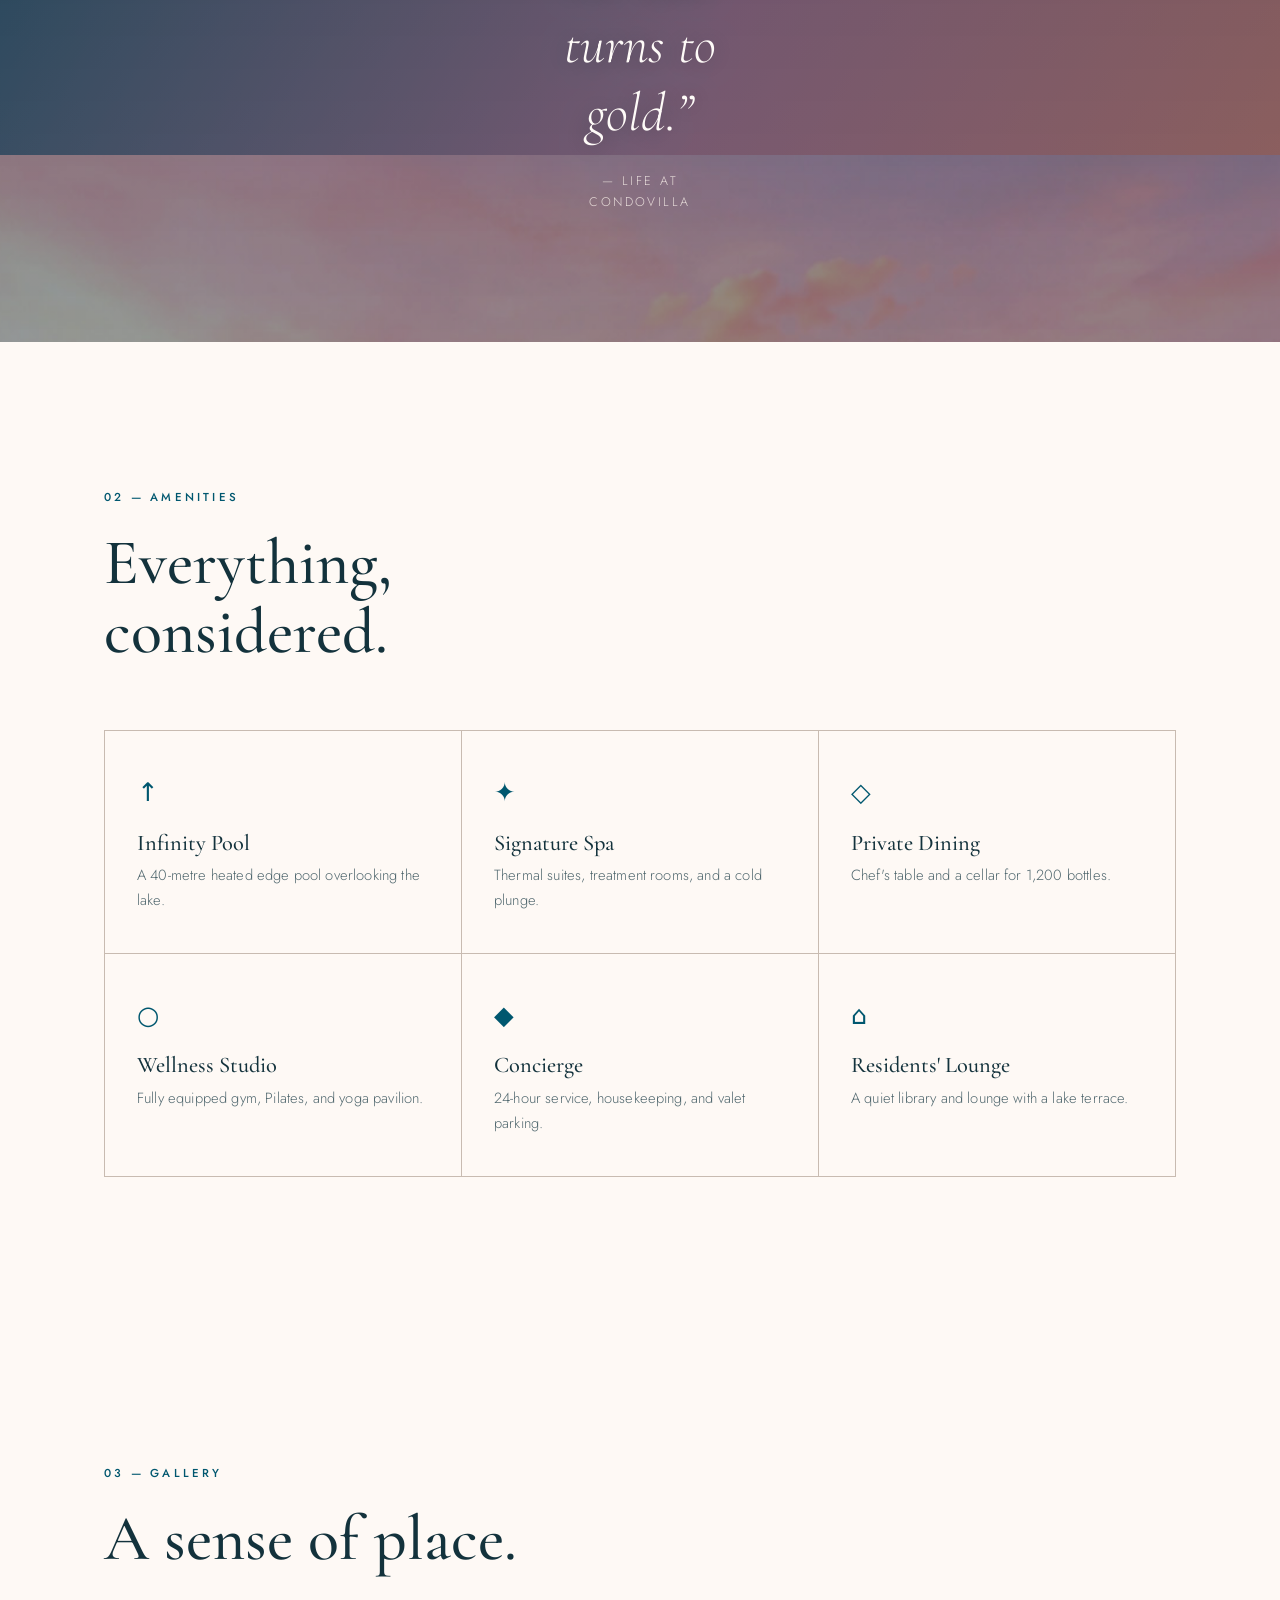
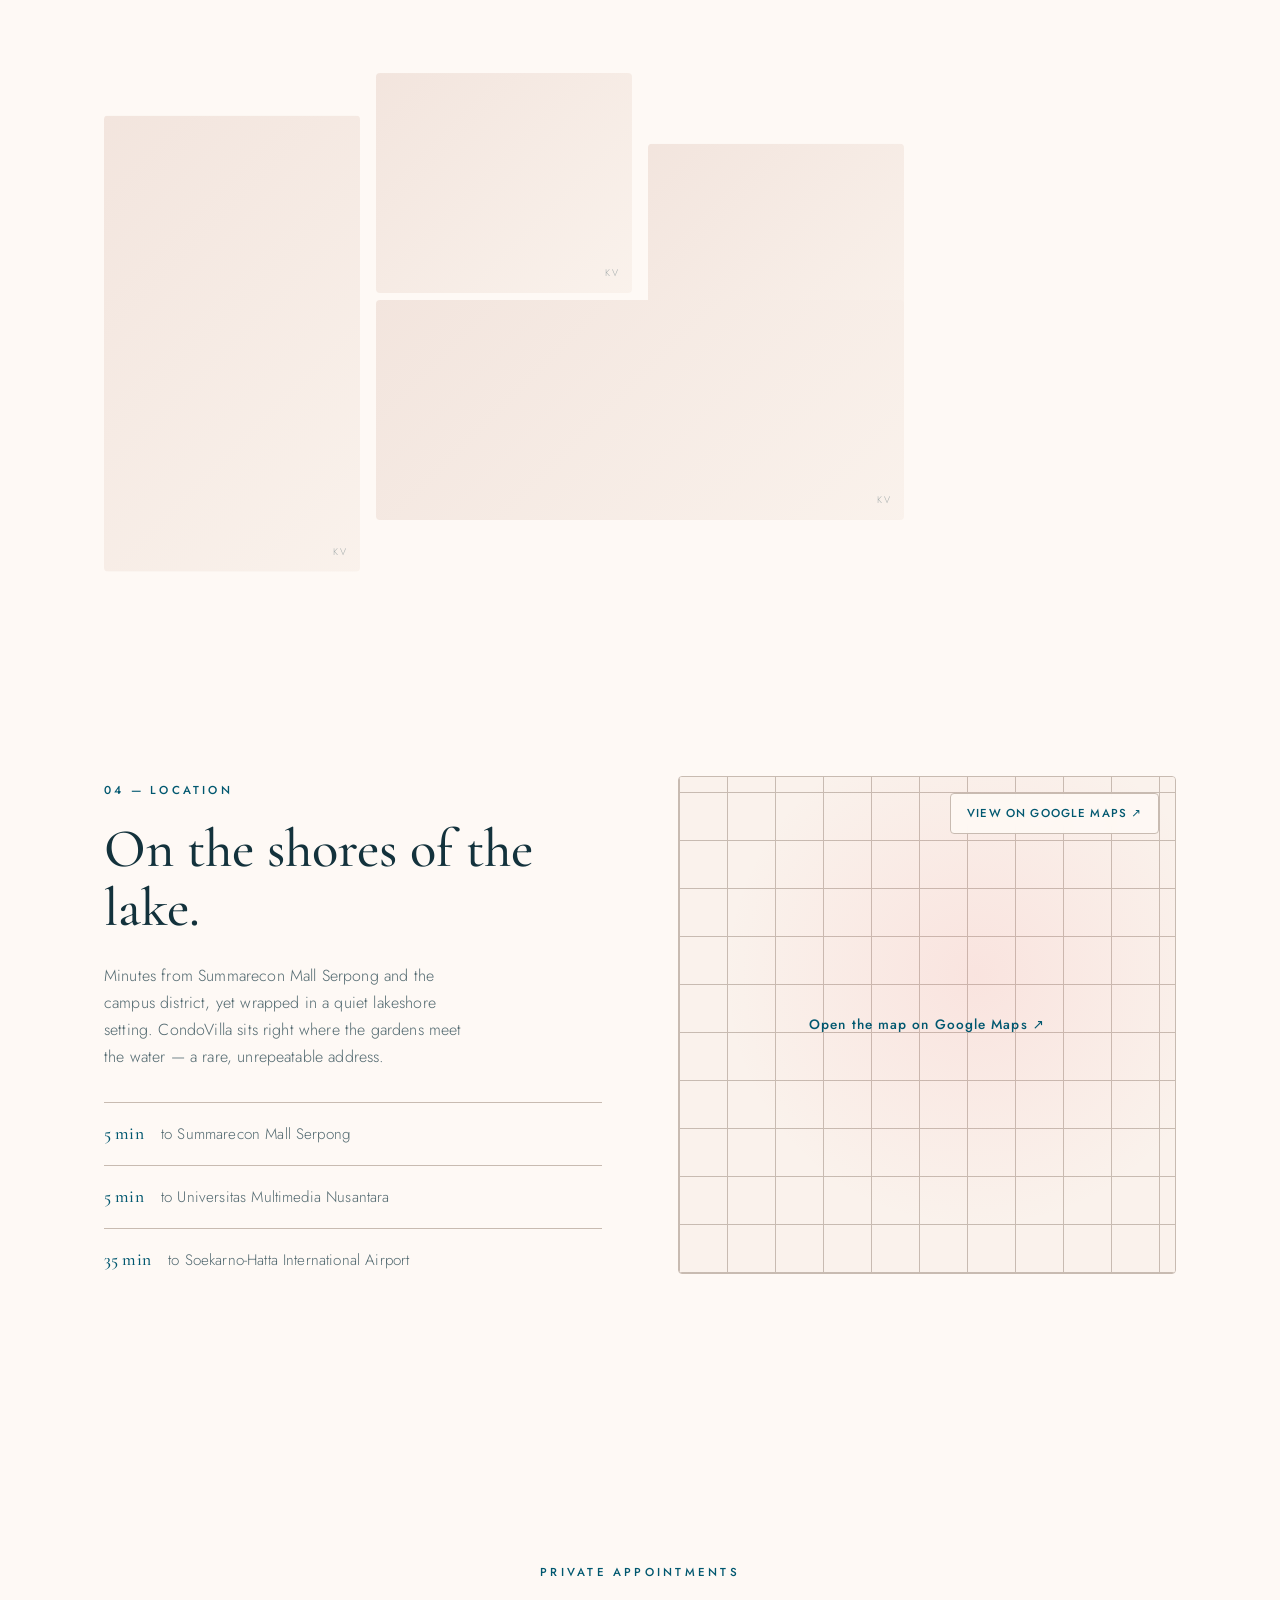
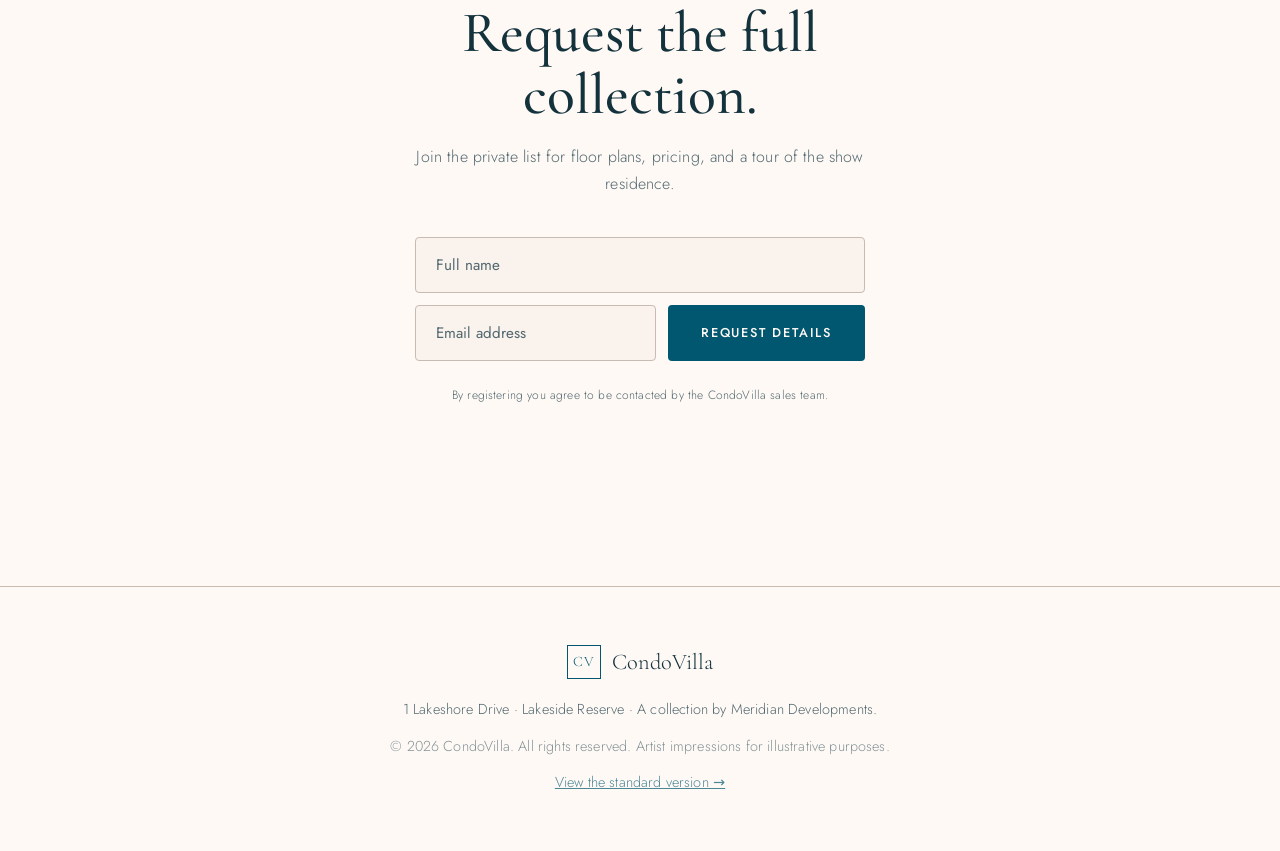
==== commit 45240b64: "v2: pinned fixed-hero parallax (bintarojaya.id-style reveal) - Hero image/scrim now position:fixed s" ====
--- a/v2/index.html
+++ b/v2/index.html
@@ -32,9 +32,9 @@
 
   <!-- ============ HERO (parallax) ============ -->
   <section class="hero" id="hero">
-    <div class="hero__bg" data-parallax="0.4" data-zoom="1.18" aria-hidden="true"></div>
+    <div class="hero__bg" aria-hidden="true"></div>
     <div class="hero__scrim" aria-hidden="true"></div>
-    <div class="hero__inner" data-parallax="-0.12">
+    <div class="hero__inner">
       <p class="eyebrow reveal">Lakeside · Est. 2026</p>
       <h1 class="hero__title reveal">
         <em>Voilà,</em><br />your finest lake<br />living awaits.
--- a/v2/styles.css
+++ b/v2/styles.css
@@ -125,18 +125,30 @@
   color: oklch(0.99 0.005 60);
   background: linear-gradient(120deg, oklch(0.78 0.13 30), oklch(0.72 0.1 350) 45%, oklch(0.5 0.08 230));
 }
+/* ------------------------------------------------------------
+   PINNED HERO (bintarojaya.id-style)
+   The image is FIXED to the viewport, so it stays perfectly still
+   while the sections below scroll UP over it like a rising sheet.
+   A slow CSS "breathing" zoom keeps it feeling alive.
+   ------------------------------------------------------------ */
 .hero__bg {
-  position: absolute; top: -8%; left: -4%; right: -4%;
-  width: 108%;
-  height: 140%;              /* extra size gives room to travel + zoom */
+  position: fixed;                 /* <- key: pinned to the viewport */
+  top: 0; left: 0;
+  width: 100vw; height: 100vh;
   z-index: 0;
   background: url("../kv/hero.jpg") right center / cover no-repeat;
-  background-size: 168% auto;
-  transform-origin: 70% 50%; /* zoom focus sits over the residences */
+  background-size: cover;
+  transform-origin: 70% 50%;       /* zoom focus sits over the residences */
   will-change: transform;
+  animation: heroBreathe 18s ease-in-out infinite alternate;
+}
+/* Slow, gentle zoom so the pinned image never feels static */
+@keyframes heroBreathe {
+  from { transform: scale(1.06); }
+  to   { transform: scale(1.14); }
 }
 .hero__scrim {
-  position: absolute; inset: 0; z-index: 1; pointer-events: none;
+  position: fixed; inset: 0; z-index: 0; pointer-events: none;
   background: linear-gradient(90deg,
     oklch(0.22 0.04 var(--brand-hue) / 0.62) 0%,
     oklch(0.22 0.04 var(--brand-hue) / 0.22) 42%,
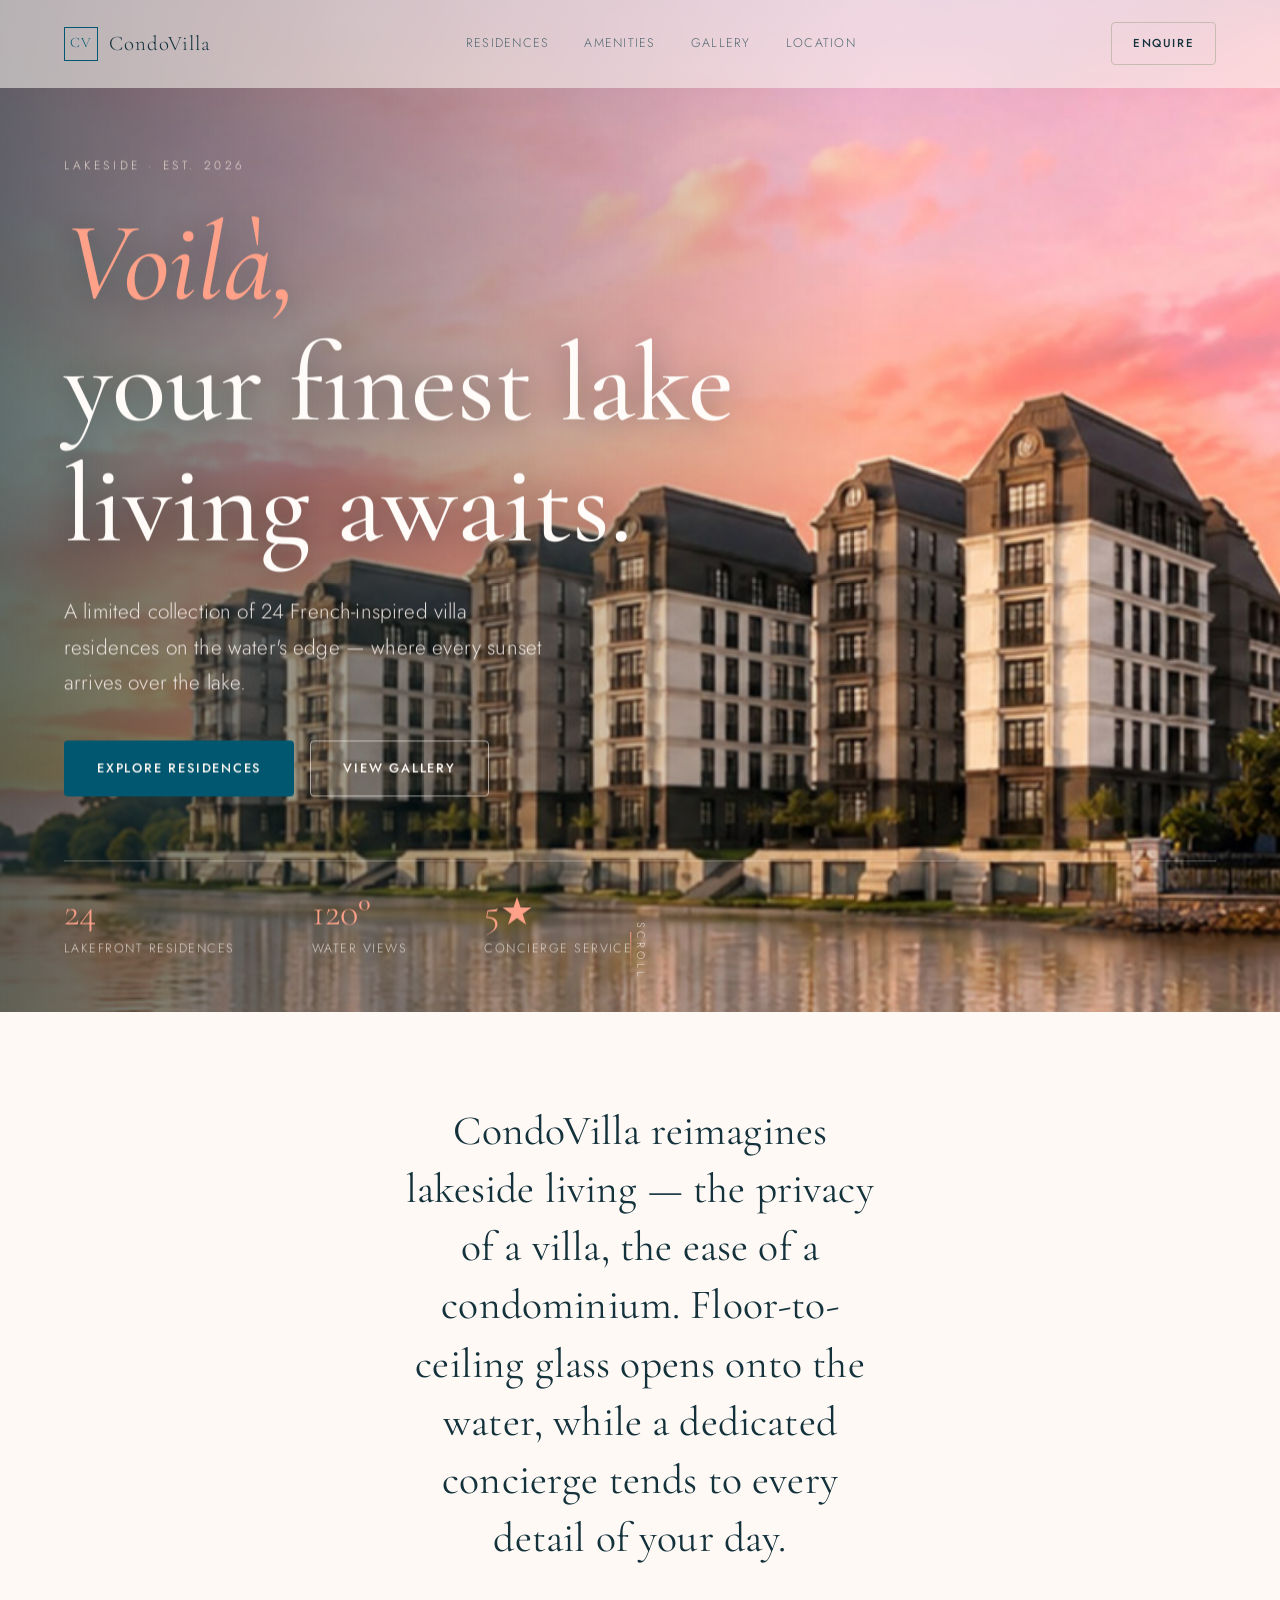
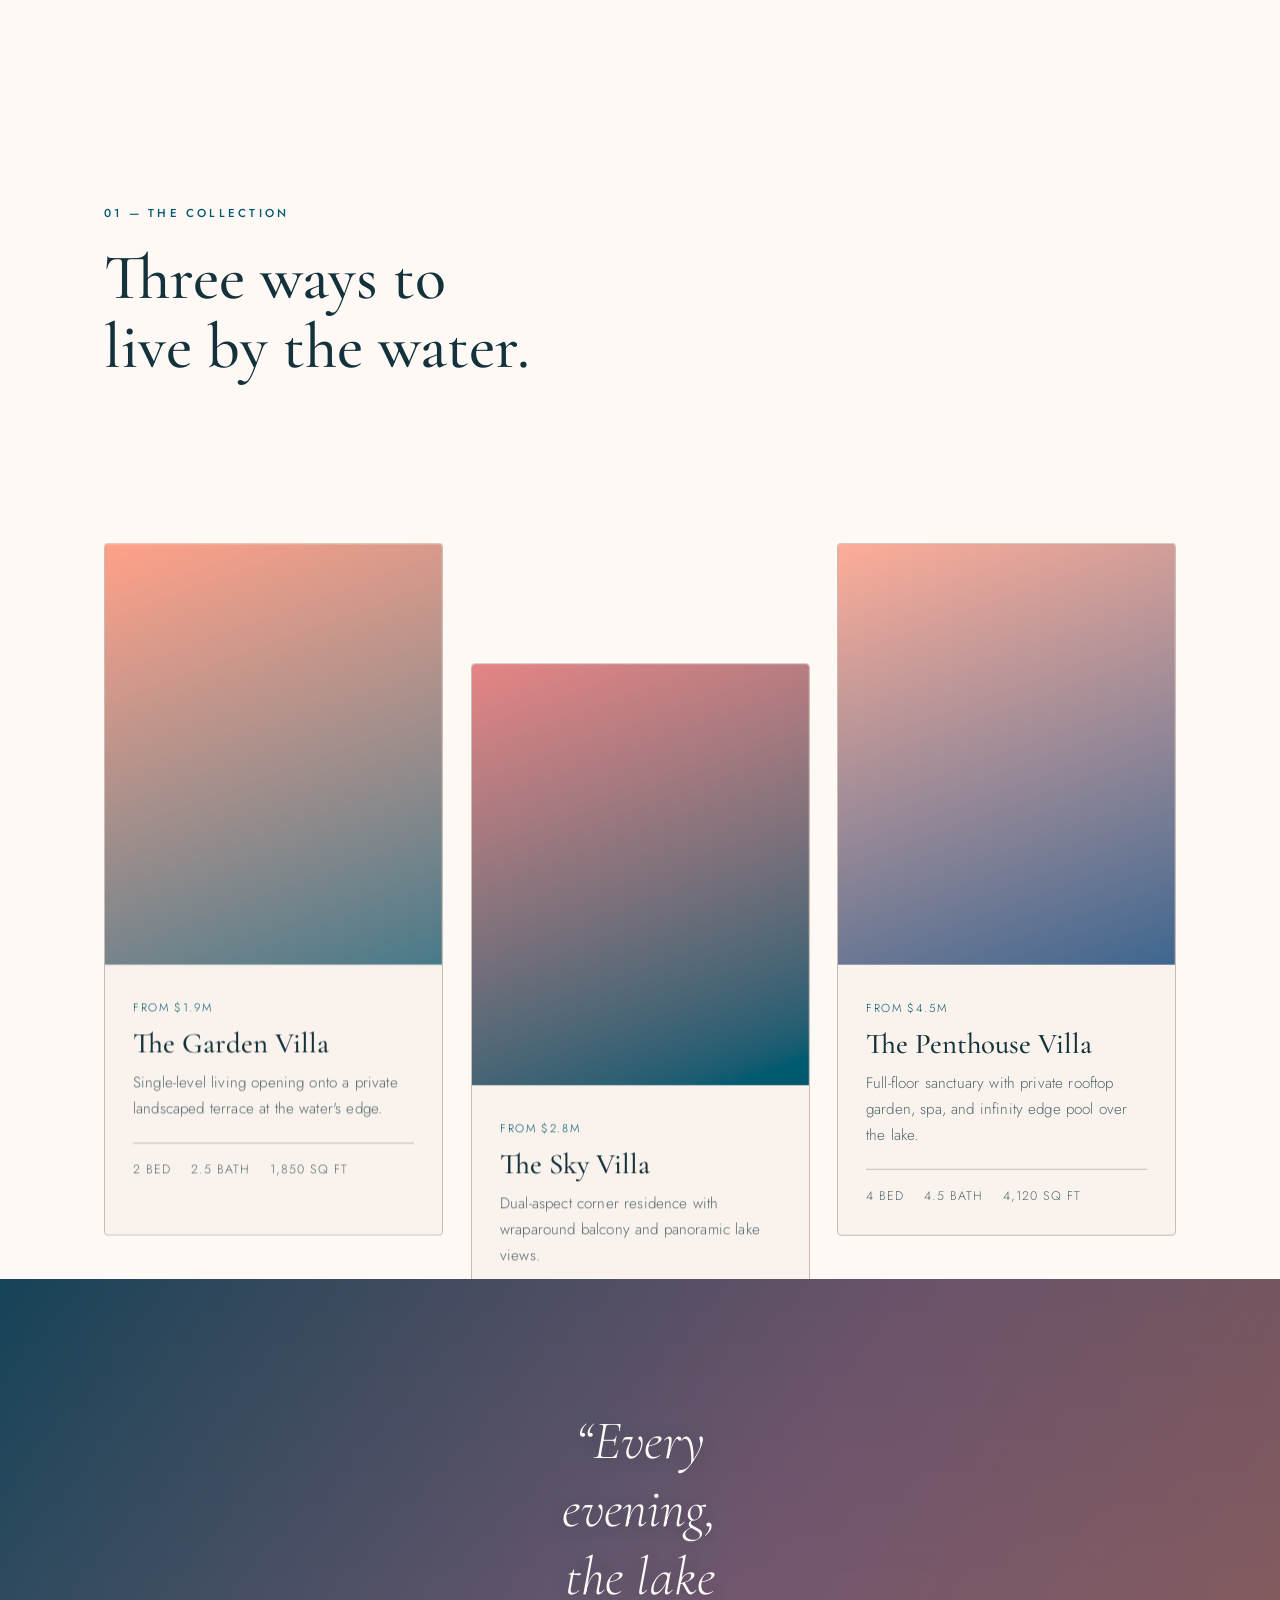
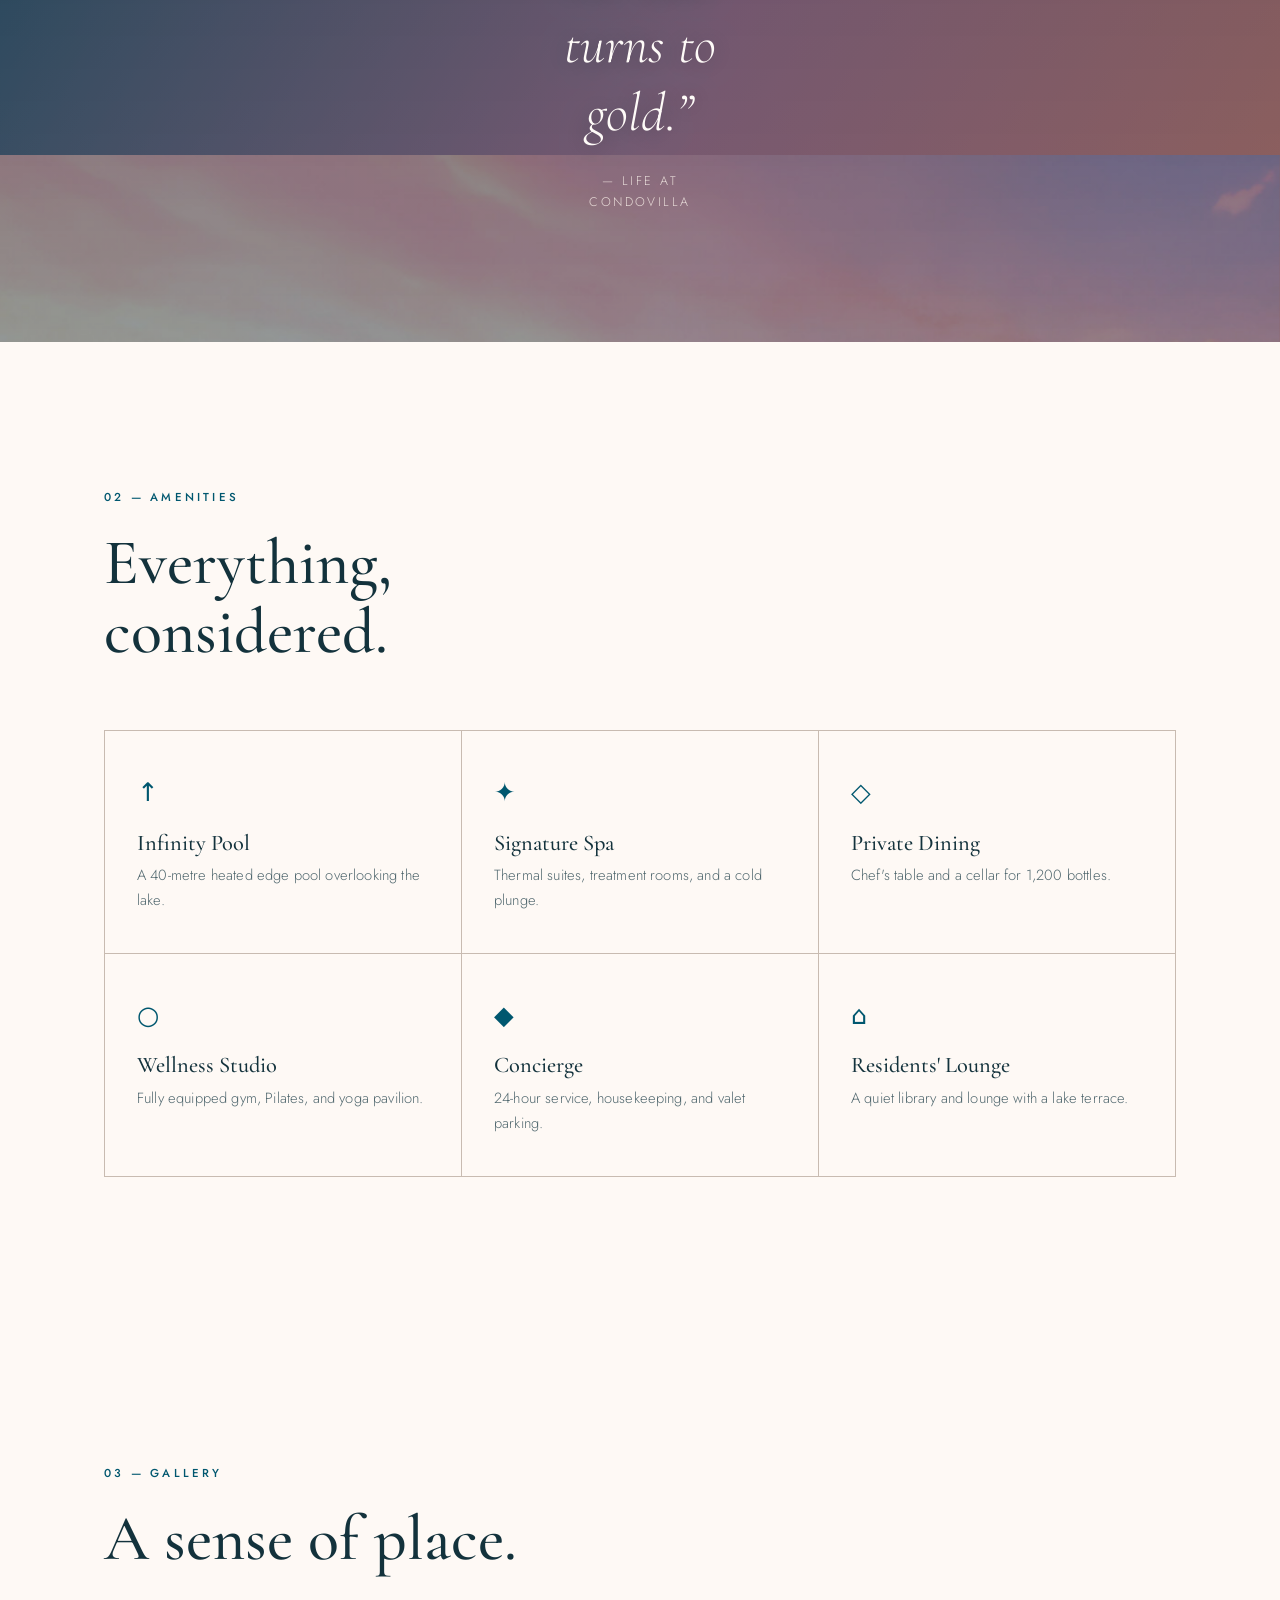
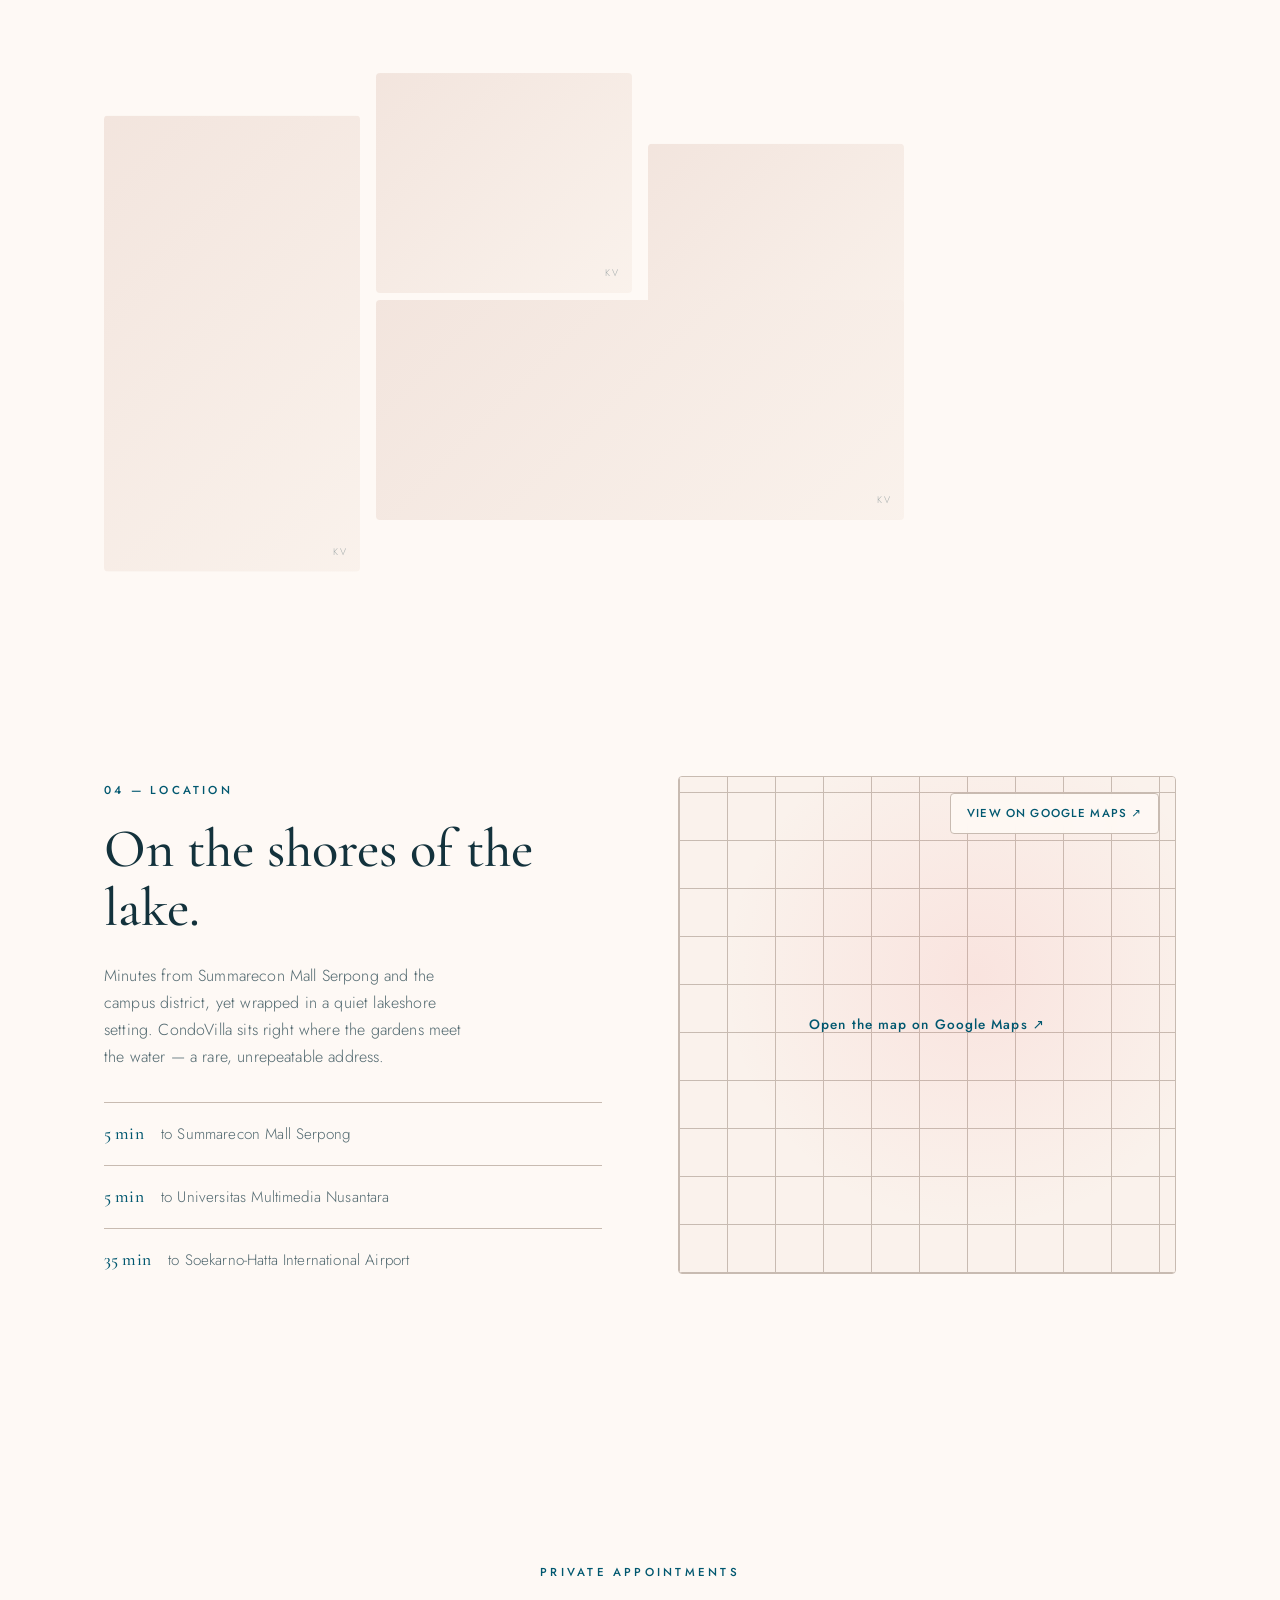
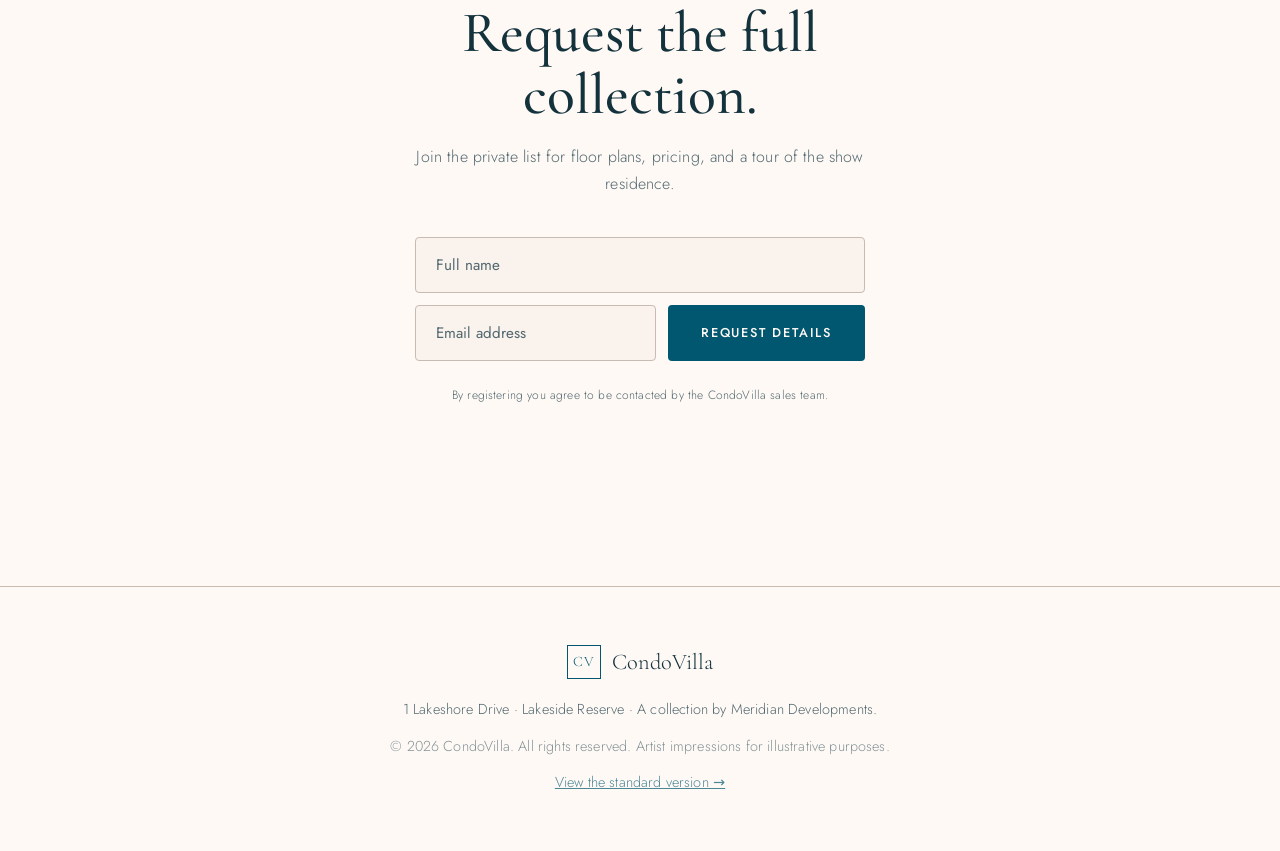
==== commit 3d039bb1: "feat(v2): deeper hero zoom-out on scroll (desktop)" ====
--- a/v2/index.html
+++ b/v2/index.html
@@ -32,9 +32,9 @@
 
   <!-- ============ HERO (parallax) ============ -->
   <section class="hero" id="hero">
-    <div class="hero__bg" aria-hidden="true"></div>
+    <div class="hero__bg" data-parallax="0.4" data-zoom="1.4" aria-hidden="true"></div>
     <div class="hero__scrim" aria-hidden="true"></div>
-    <div class="hero__inner">
+    <div class="hero__inner" data-parallax="-0.12">
       <p class="eyebrow reveal">Lakeside · Est. 2026</p>
       <h1 class="hero__title reveal">
         <em>Voilà,</em><br />your finest lake<br />living awaits.
--- a/v2/styles.css
+++ b/v2/styles.css
@@ -125,30 +125,18 @@
   color: oklch(0.99 0.005 60);
   background: linear-gradient(120deg, oklch(0.78 0.13 30), oklch(0.72 0.1 350) 45%, oklch(0.5 0.08 230));
 }
-/* ------------------------------------------------------------
-   PINNED HERO (bintarojaya.id-style)
-   The image is FIXED to the viewport, so it stays perfectly still
-   while the sections below scroll UP over it like a rising sheet.
-   A slow CSS "breathing" zoom keeps it feeling alive.
-   ------------------------------------------------------------ */
 .hero__bg {
-  position: fixed;                 /* <- key: pinned to the viewport */
-  top: 0; left: 0;
-  width: 100vw; height: 100vh;
+  position: absolute; top: -8%; left: -4%; right: -4%;
+  width: 108%;
+  height: 140%;              /* extra size gives room to travel + zoom */
   z-index: 0;
   background: url("../kv/hero.jpg") right center / cover no-repeat;
-  background-size: cover;
-  transform-origin: 70% 50%;       /* zoom focus sits over the residences */
+  background-size: 168% auto;
+  transform-origin: 70% 50%; /* zoom focus sits over the residences */
   will-change: transform;
-  animation: heroBreathe 18s ease-in-out infinite alternate;
-}
-/* Slow, gentle zoom so the pinned image never feels static */
-@keyframes heroBreathe {
-  from { transform: scale(1.06); }
-  to   { transform: scale(1.14); }
 }
 .hero__scrim {
-  position: fixed; inset: 0; z-index: 0; pointer-events: none;
+  position: absolute; inset: 0; z-index: 1; pointer-events: none;
   background: linear-gradient(90deg,
     oklch(0.22 0.04 var(--brand-hue) / 0.62) 0%,
     oklch(0.22 0.04 var(--brand-hue) / 0.22) 42%,
@@ -211,10 +199,8 @@
 }
 .banner__bg {
   position: absolute; top: 0; left: 0; right: 0; height: 150%; z-index: 0;
-  /* Anchor right + zoom so the baked-in "Voilà" text (left of the KV)
-     stays out of frame, matching the hero treatment. */
-  background: url("../kv/hero.jpg") right center / cover no-repeat;
-  background-size: 175% auto;
+  /* Dedicated banner key visual, centered and cover-filled. */
+  background: url("../kv/testing-banner-web.jpeg") center center / cover no-repeat;
   will-change: transform;
 }
 .banner__scrim {
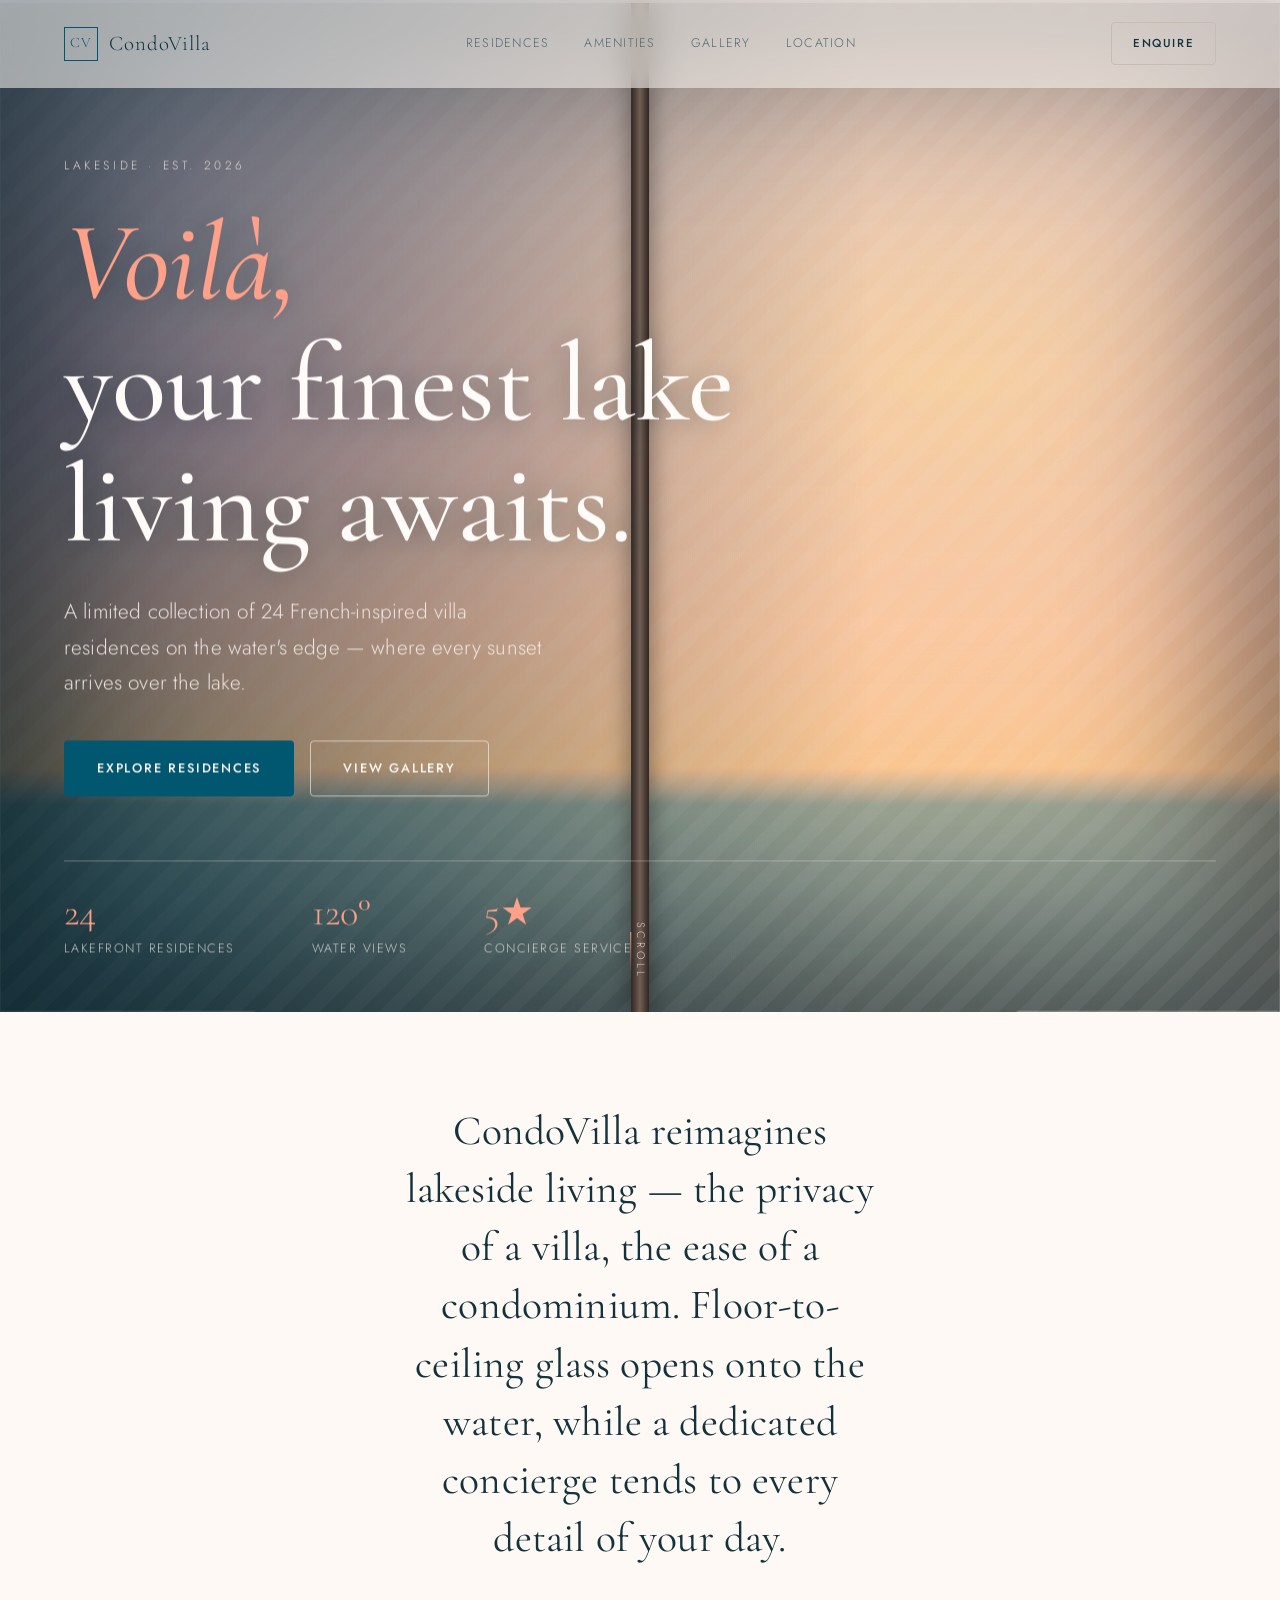
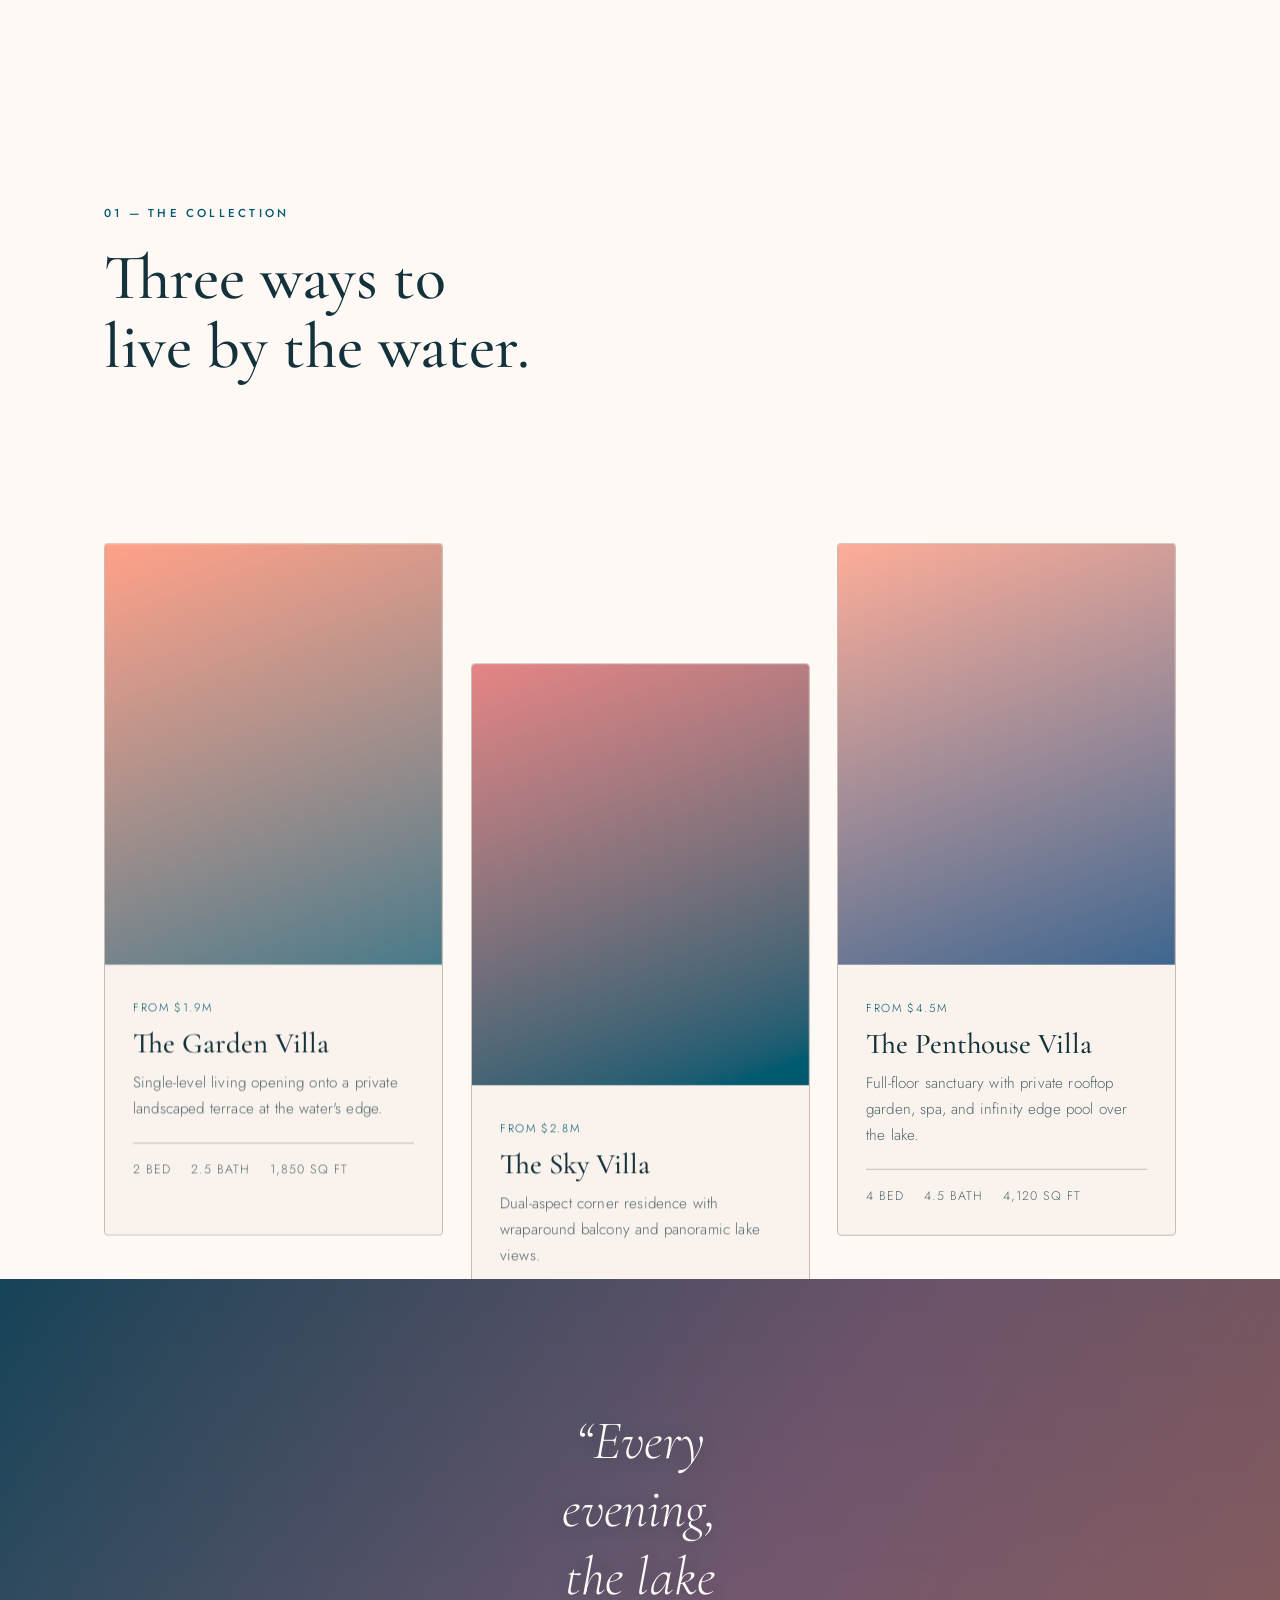
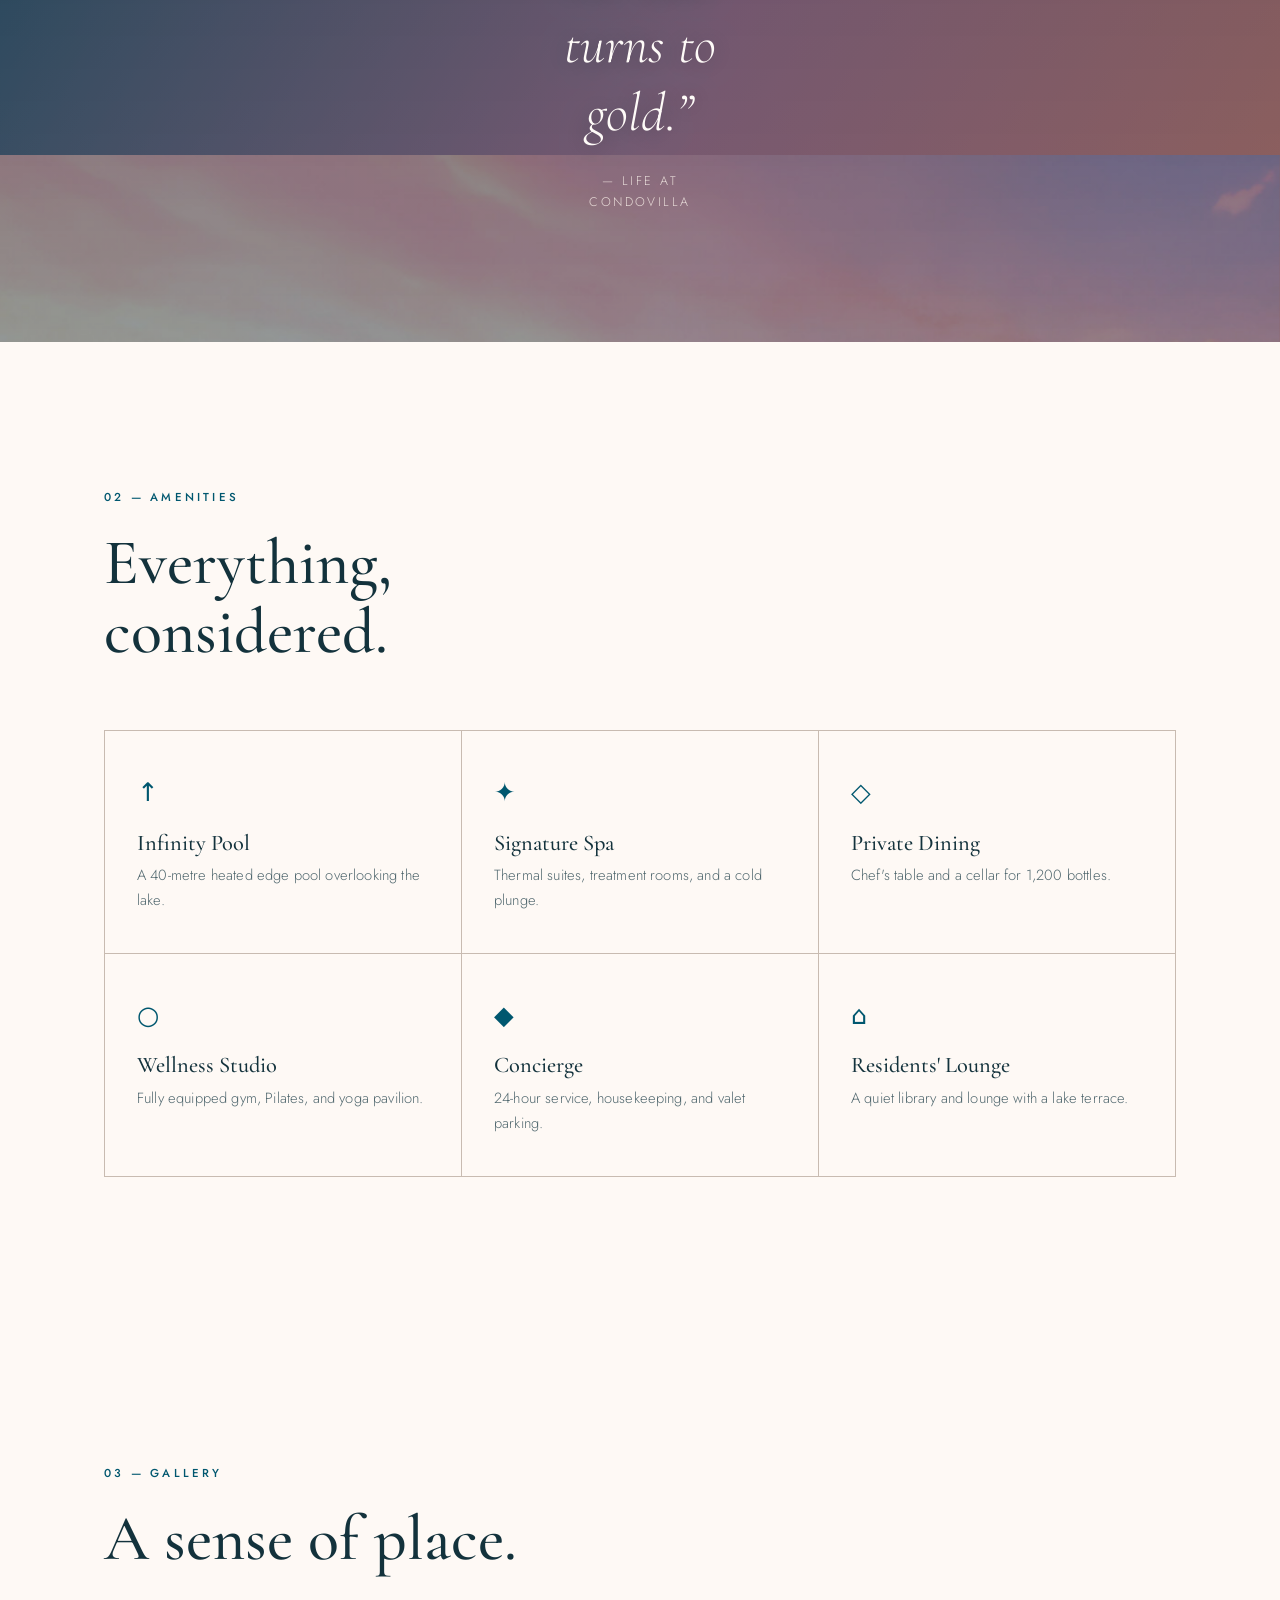
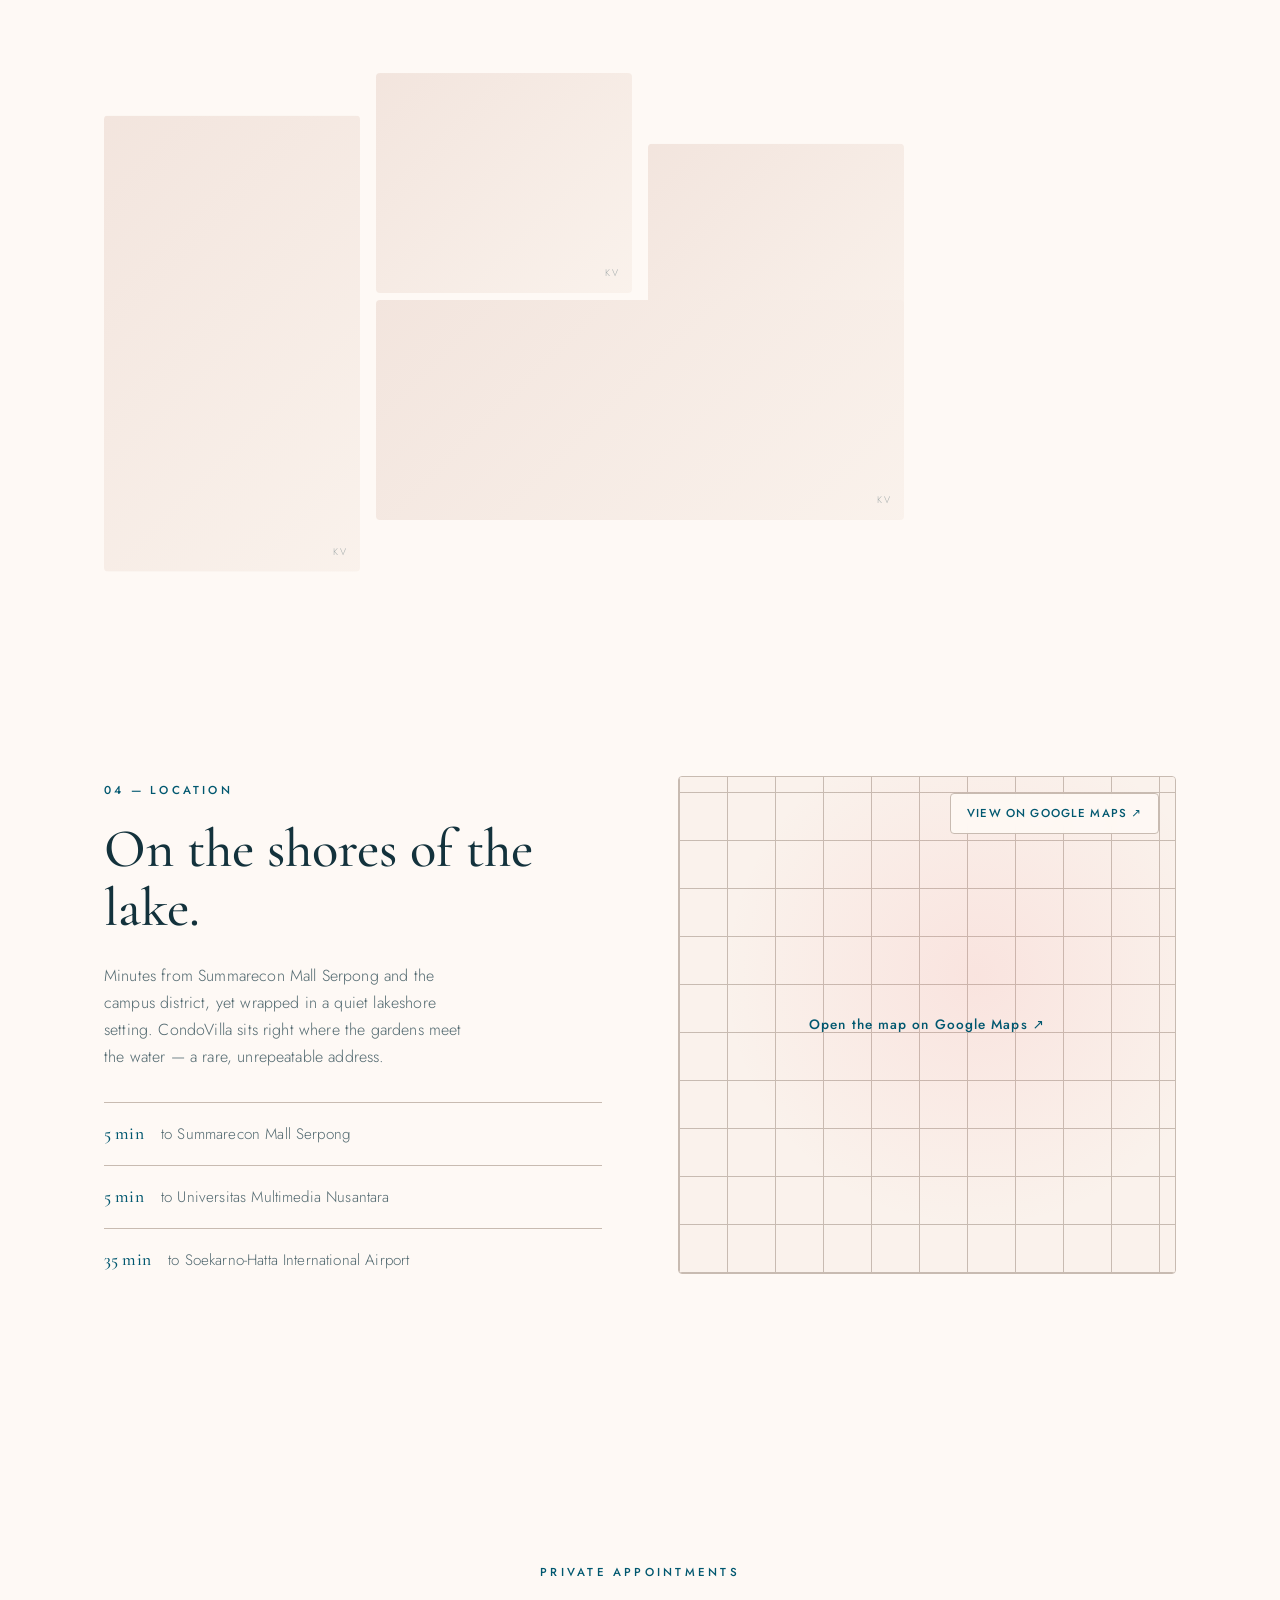
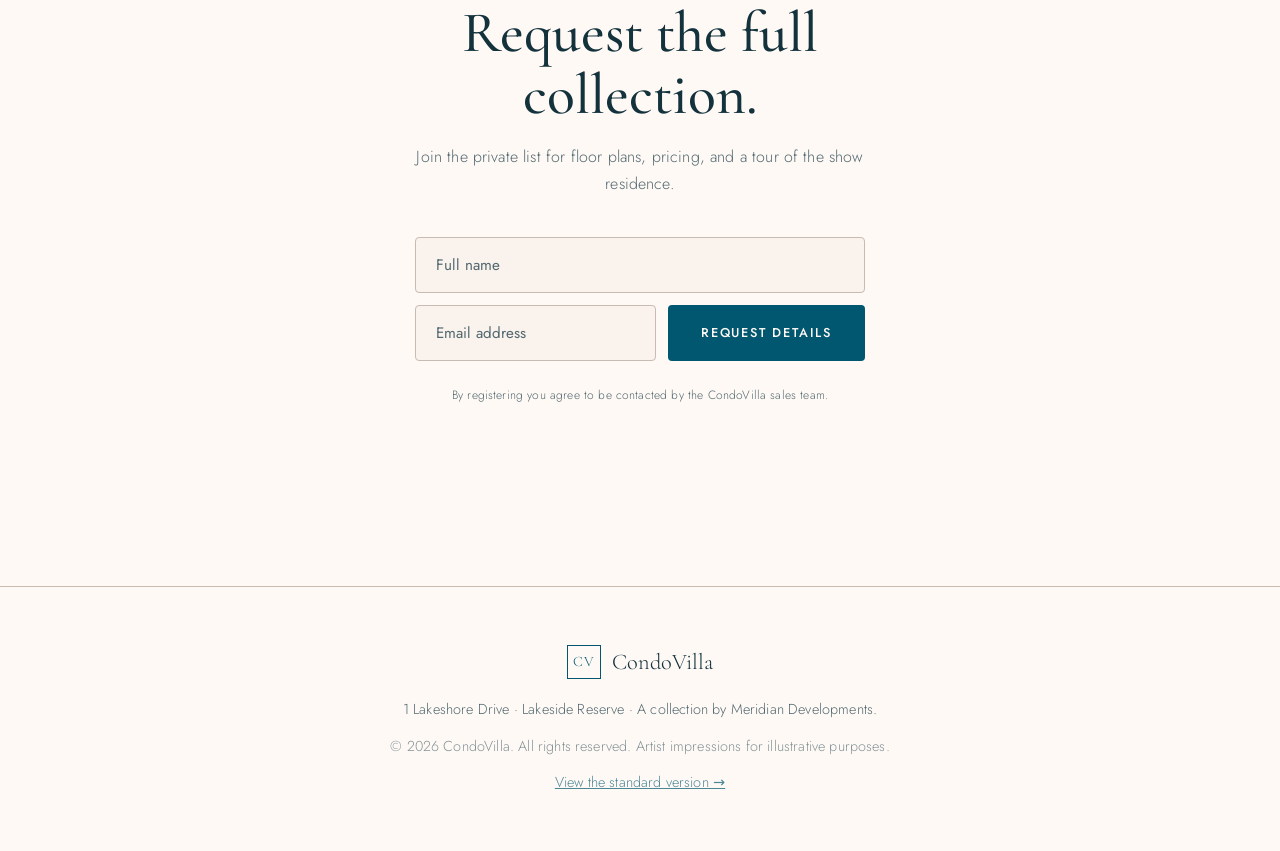
==== commit 8e105586: "feat(v2): layered 'window opening onto the lake' hero (placeholders)" ====
--- a/v2/index.html
+++ b/v2/index.html
@@ -30,9 +30,29 @@
     </button>
   </header>
 
-  <!-- ============ HERO (parallax) ============ -->
+  <!-- ============ HERO (parallax: window opening onto the lake) ============ -->
+  <!--
+    Depth layers, back to front:
+      1. .hero__lake   — the view beyond: lake + CondoVilla. Zooms OUT on
+                         scroll to "reveal" the vista. Drop the real photo in
+                         styles.css at .hero__lake (../kv/lake-villa.jpg).
+      2. .hero__window — foreground: bedroom interior + window frame. The two
+                         panes (.hero__pane--l / --r) slide apart on scroll to
+                         "open the window". Real art: an interior/frame PNG with
+                         transparency where the glass is (../kv/window-frame.png).
+      3. .hero__inner  — the headline block, eases opposite for depth.
+  -->
   <section class="hero" id="hero">
-    <div class="hero__bg" data-parallax="0.4" data-zoom="1.4" aria-hidden="true"></div>
+    <!-- The view beyond the window -->
+    <div class="hero__lake" data-parallax="0.4" data-zoom="1.35" aria-hidden="true"></div>
+
+    <!-- Foreground: window frame + sliding glass panes (the "opening") -->
+    <div class="hero__window" data-parallax="-0.06" aria-hidden="true">
+      <div class="hero__pane hero__pane--l" data-slide="-100"></div>
+      <div class="hero__pane hero__pane--r" data-slide="100"></div>
+      <div class="hero__mullion"></div>
+    </div>
+
     <div class="hero__scrim" aria-hidden="true"></div>
     <div class="hero__inner" data-parallax="-0.12">
       <p class="eyebrow reveal">Lakeside · Est. 2026</p>
--- a/v2/styles.css
+++ b/v2/styles.css
@@ -125,15 +125,69 @@
   color: oklch(0.99 0.005 60);
   background: linear-gradient(120deg, oklch(0.78 0.13 30), oklch(0.72 0.1 350) 45%, oklch(0.5 0.08 230));
 }
-.hero__bg {
+/* --- Layer 1: the view beyond (lake + CondoVilla) ---
+   PLACEHOLDER: a lake-sunset gradient stands in for the real photo.
+   To use your photo, replace the `background` line with:
+     background: url("../kv/lake-villa.jpg") center 60% / cover no-repeat;
+   Keep the oversize + transform-origin so the zoom-out has room to travel. */
+.hero__lake {
   position: absolute; top: -8%; left: -4%; right: -4%;
   width: 108%;
   height: 140%;              /* extra size gives room to travel + zoom */
   z-index: 0;
-  background: url("../kv/hero.jpg") right center / cover no-repeat;
-  background-size: 168% auto;
-  transform-origin: 70% 50%; /* zoom focus sits over the residences */
+  background:
+    radial-gradient(120% 80% at 72% 32%, oklch(0.9 0.11 70 / 0.9), transparent 60%),
+    linear-gradient(
+      oklch(0.72 0.12 250) 0%,
+      oklch(0.78 0.12 330) 34%,
+      oklch(0.86 0.13 50) 52%,   /* sunset band over the water line */
+      oklch(0.5 0.07 230) 54%,
+      oklch(0.34 0.05 240) 100%  /* lake water */
+    );
+  transform-origin: 70% 45%;
   will-change: transform;
+}
+
+/* --- Layer 2: the window / bedroom foreground (the "opening") ---
+   .hero__window frames the view; the two .hero__pane halves slide apart
+   on scroll to open the window. PLACEHOLDER panes use a frosted-glass tint
+   with a bedroom-wall edge. For real art, drop a transparent-glass PNG:
+     .hero__window { background: url("../kv/window-frame.png") center/cover no-repeat; }
+   and remove the placeholder pane backgrounds. */
+.hero__window {
+  position: absolute; inset: 0; z-index: 1; pointer-events: none;
+  overflow: hidden;
+  /* a soft interior vignette so the room frames the view */
+  box-shadow: inset 0 0 18vmin 6vmin oklch(0.18 0.03 40 / 0.55);
+  will-change: transform;
+}
+.hero__pane {
+  position: absolute; top: 0; bottom: 0; width: 50%;
+  background:
+    linear-gradient(180deg, oklch(0.95 0.02 230 / 0.16), oklch(0.85 0.03 250 / 0.1)),
+    repeating-linear-gradient(135deg, oklch(1 0 0 / 0.05) 0 14px, transparent 14px 28px);
+  backdrop-filter: blur(1px);
+  will-change: transform;
+  border: 1px solid oklch(1 0 0 / 0.14);
+}
+.hero__pane--l { left: 0;  border-right: none; }
+.hero__pane--r { right: 0; border-left: none; }
+/* the central divider (mullion) between the two panes */
+.hero__mullion {
+  position: absolute; top: 0; bottom: 0; left: 50%;
+  width: clamp(10px, 1.4vw, 22px); transform: translateX(-50%);
+  background: linear-gradient(90deg,
+    oklch(0.3 0.03 40), oklch(0.55 0.04 50) 50%, oklch(0.3 0.03 40));
+  box-shadow: 0 0 24px oklch(0.1 0.02 40 / 0.5);
+}
+
+/* Reduced-motion / no-JS: show the view, hide the closed panes so the
+   hero never looks "blocked" when the opening animation can't run. */
+@media (prefers-reduced-motion: reduce) {
+  .hero__pane, .hero__mullion { display: none; }
+}
+@media (max-width: 640px) {
+  .hero__pane, .hero__mullion { display: none; } /* parallax off on mobile */
 }
 .hero__scrim {
   position: absolute; inset: 0; z-index: 1; pointer-events: none;
